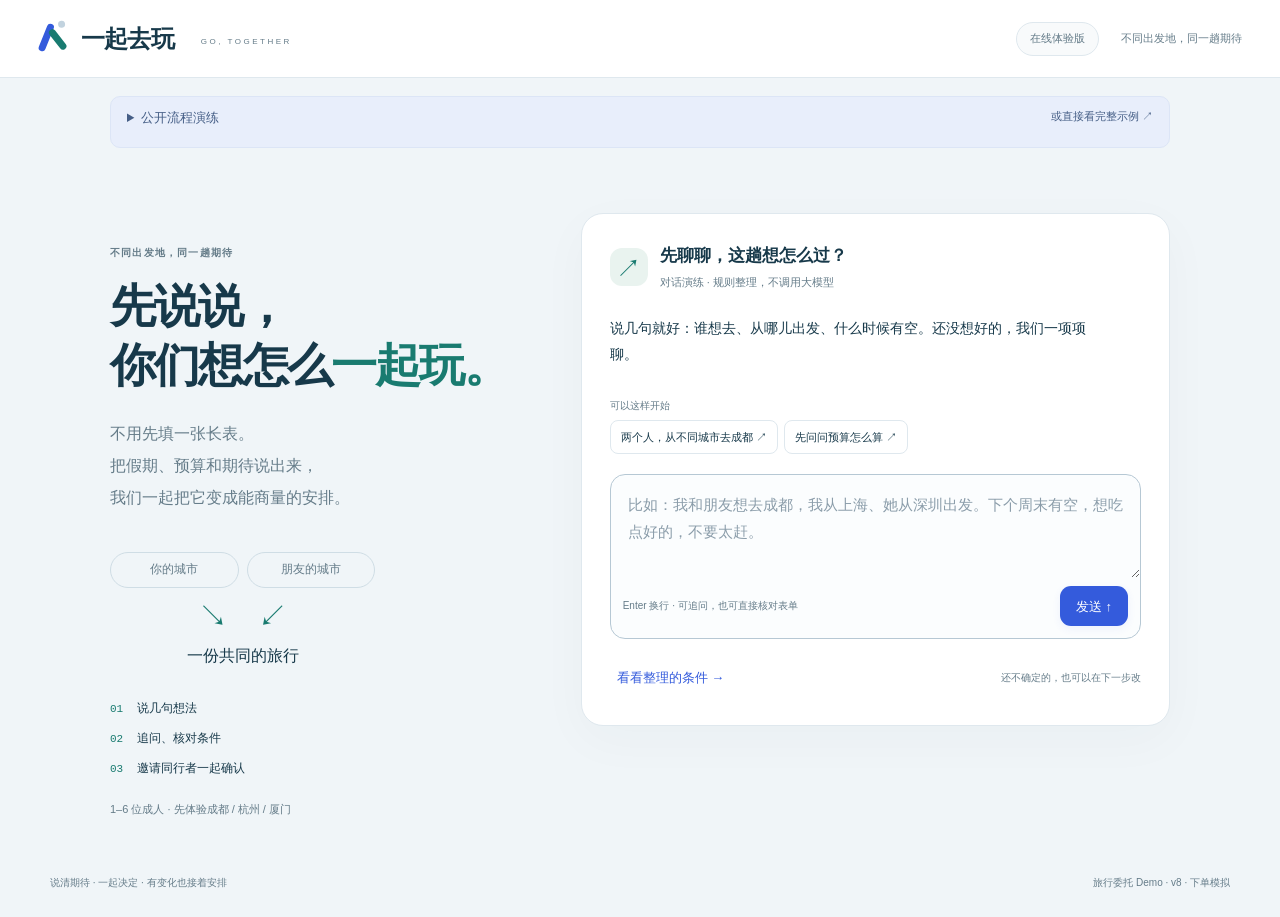
==== index.html @ 409dd071 "Publish conversation-first travel demo v8" ====
<!doctype html><html lang="zh-CN"><head><meta charset="utf-8"><meta name="viewport" content="width=device-width,initial-scale=1,viewport-fit=cover"><meta name="referrer" content="no-referrer"><meta name="theme-color" content="#F0F5F8"><title>一起去玩 · 各自出发，一起抵达</title><link rel="stylesheet" href="./group.css"><script type="module" src="./group-app.mjs"></script></head><body><div id="app"><p class="loading">正在打开旅行工作区…</p></div><div id="toast" role="status" aria-live="polite"></div><dialog id="dialog"></dialog></body></html>
---- group.css ----
@charset "UTF-8";
:root{--ink:#183344;--blue:#345bdc;--teal:#197b70;--paper:#f0f5f8;--white:#fff;--warm:#af673e;--muted:#657f8f;--line:#dfe8ed;--display:"Avenir Next","PingFang SC",sans-serif;--body:-apple-system,BlinkMacSystemFont,"PingFang SC","Microsoft YaHei",sans-serif;--data:"SFMono-Regular",Consolas,monospace}
*{box-sizing:border-box}html{color:var(--ink);background:var(--paper);font:15px/1.65 var(--body);-webkit-text-size-adjust:100%}body{margin:0}button,input,select,textarea{font:inherit}button,a,input,select,textarea{-webkit-tap-highlight-color:transparent}button,a{touch-action:manipulation}button{cursor:pointer}button:disabled{cursor:not-allowed;opacity:.45}a{color:var(--blue);text-decoration:none}h1,h2,h3,p{margin:0}h1,h2,h3{font-family:var(--display);font-weight:600;line-height:1.4}h1{font-size:32px;letter-spacing:-1px}h2{font-size:21px;letter-spacing:-.4px}h3{font-size:16px}.icon{width:20px;height:20px;flex-shrink:0;vertical-align:middle}button,.button{display:inline-flex;align-items:center;justify-content:center;gap:9px;min-height:44px;border:0;border-radius:11px;padding:11px 17px;font-size:13px;font-weight:550;line-height:1.5;background:transparent;color:var(--ink)}button:focus-visible,a:focus-visible,input:focus-visible,select:focus-visible,textarea:focus-visible,summary:focus-visible{outline:3px solid #345bdc65;outline-offset:3px}.primary{background:var(--blue);color:white;box-shadow:0 4px 10px #345bdc16}.primary:hover{background:#274ac5}.secondary{border:1px solid var(--line);background:white}.secondary:hover{border-color:#b7c9d5;background:#f8fbfd}.text{color:var(--blue);padding:9px 7px}.danger{color:#a34e37}.full{width:100%}.pill{display:inline-block;padding:4px 10px;border-radius:7px;font-size:10px;font-weight:550;background:#edf2f7;color:var(--muted);white-space:nowrap}.pill.good{background:#e8f4f0;color:var(--teal)}.pill.warm{background:#fbefe4;color:var(--warm)}.pill.mode{border:1px solid var(--line);background:transparent;font-size:10px;color:var(--muted)}.caption{font-size:11px;color:var(--muted);line-height:1.9;margin:9px 0 14px}.eyebrow,.section-label{font-size:10px;font-weight:600;letter-spacing:1px;color:var(--muted);margin-bottom:10px}.lead{font-size:14px;line-height:1.9;color:var(--muted);margin-top:12px}.topbar{height:82px;border-bottom:1px solid var(--line);display:flex;align-items:center;justify-content:space-between;padding:0 42px;background:#fff}.brand{display:flex;align-items:center;gap:12px;font:600 24px var(--display);color:var(--ink);letter-spacing:-.8px;white-space:nowrap}.brand-en{font:500 8px var(--body);letter-spacing:2px;color:var(--muted);margin:6px 0 0 9px}.brand-mark{display:block;position:relative;width:31px;height:33px;transform:rotate(-8deg)}.brand-mark i{position:absolute;display:block;width:7px;height:29px;border-radius:10px;background:var(--blue);left:5px;transform:rotate(30deg)}.brand-mark i:nth-child(2){left:16px;height:24px;background:var(--teal);top:6px;transform:rotate(-30deg)}.brand-mark i:nth-child(3){height:7px;width:7px;left:22px;top:0;background:#c2d3df;transform:none}.top-right{display:flex;align-items:center;gap:24px}.identity{display:flex;gap:9px;align-items:center;font-size:12px}.avatar{display:inline-grid;place-items:center;flex-shrink:0;height:32px;width:32px;border-radius:50%;background:#e8edfc;color:var(--blue);font-size:12px;font-weight:550}.avatar.color-1{background:#e4f1ec;color:var(--teal)}.avatar.color-2{background:#f6eadf;color:#9b643a}.avatar.color-3{background:#efebf8;color:#7259a0}.avatar.color-4{background:#e3f0f4;color:#417d90}.avatar.color-5{background:#f6e9ed;color:#a2506d}.landing{max-width:1040px;min-height:calc(100dvh - 82px);margin:auto;display:grid;grid-template-columns:1.15fr 1fr;gap:90px;align-items:center;padding:70px 24px}.landing-intro h1{font-size:60px;letter-spacing:-2.5px;line-height:1.3;margin:20px 0}.landing-intro>.eyebrow{font-size:11px;letter-spacing:1.7px}.landing-intro>.lead{font-size:16px;line-height:1.95}.landing-routes{display:grid;grid-template-columns:50px 1fr 70px;grid-template-rows:repeat(3,45px);max-width:400px;margin:42px 0 17px;align-items:center;font-size:12px;color:var(--muted)}.landing-routes>span{grid-column:1}.landing-routes svg{grid-column:2;grid-row:1/4;width:100%;height:135px;fill:none;stroke:var(--blue);stroke-width:1.2;opacity:.6}.landing-routes>strong{grid-column:3;grid-row:1/4;font:600 23px var(--display);color:var(--teal)}.landing-routes>strong span{display:block;margin-top:8px;font-size:10px;font-weight:400;color:var(--muted)}.panel{background:var(--white);border:1px solid #e4ecf0;border-radius:20px;padding:28px;margin-bottom:22px;min-width:0;box-shadow:0 4px 14px #18334402}.start-panel{padding:34px}.start-panel h2{font-size:24px;margin-bottom:25px}.start-panel .primary{margin-top:10px}.recent{border-top:1px solid var(--line);padding-top:20px;margin-top:20px}.recent summary{font-size:12px}.recent a{display:block;margin:15px 0;font-size:13px}.recent small{display:block;color:var(--muted);font-size:11px;margin-top:4px}.join-wrap{max-width:540px;margin:60px auto;padding:0 20px}.join-wrap form{margin-top:25px}.join-wrap h1{font-size:30px}.app-layout{display:grid;grid-template-columns:225px minmax(0,1fr);gap:48px;max-width:1360px;padding:0 40px;margin:auto}.sidebar{border-right:1px solid var(--line);padding:34px 24px 30px 0;min-width:0}.trip-title{padding:0 9px 25px}.trip-title h2{font-size:20px;margin-bottom:8px;word-break:break-word}.trip-title small{font-size:10px;color:var(--muted)}.desktop-nav{display:flex;flex-direction:column;gap:7px}.desktop-nav button{justify-content:flex-start;border-radius:10px;gap:14px;font-size:13px;font-weight:400;min-height:47px;padding:10px 14px}.desktop-nav button.active{background:#e6edfb;color:var(--blue);font-weight:600}.sidebar-people{margin:38px 0 0;padding:0 8px;border-top:1px solid var(--line)}.sidebar-people>.section-label{margin-top:22px}.member-row{display:flex;align-items:center;gap:10px;padding:11px 0;min-width:0}.member-row>div{min-width:0;flex:1}.member-row strong{font-size:12px;font-weight:550;display:block;overflow-wrap:anywhere}.member-row strong small{font-size:9px;color:var(--muted);font-weight:400}.member-row span:not(.avatar){font-size:10px;color:var(--muted)}.member-row>.icon{width:16px;color:var(--teal)}.sidebar-foot{font-size:10px;color:#8a9eab;line-height:2;margin:30px 7px}.main{padding-bottom:30px;min-width:0;max-width:970px}.route-ribbon{height:140px;display:flex;align-items:center;max-width:650px;margin:0 auto;gap:20px}.origins{display:flex;flex-wrap:wrap;max-width:180px;gap:8px 16px;font-size:14px;font-weight:500}.origins>span{white-space:nowrap}.origins>small{width:100%;font-size:9px;color:var(--muted);font-weight:400;margin-top:4px}.dot{display:inline-block;width:5px;height:5px;background:var(--blue);border-radius:50%;margin-right:7px;vertical-align:middle}.dot.color-1{background:var(--teal)}.dot.color-2{background:var(--warm)}.dot.color-3{background:#7259a0}.ribbon-lines{flex:1;min-width:45px}.ribbon-lines svg{width:100%;height:80px;stroke:var(--blue);stroke-width:1.1;fill:none}.ribbon-lines .line-1{stroke:var(--teal)}.ribbon-lines .line-2{stroke:#b39a7f}.arrival{min-width:130px;display:flex;flex-direction:column;align-items:flex-start}.arrival>small{font-size:9px;letter-spacing:1.3px;color:var(--muted)}.arrival>strong{font:600 33px var(--display);letter-spacing:-.8px}.arrival>span{font:10px var(--body);color:var(--muted);margin-top:5px}.trip-state{background:#e8f0f5;border-radius:12px;display:flex;gap:12px;padding:16px 20px;margin-bottom:32px;align-items:flex-start}.state-dot{width:7px;height:7px;border-radius:50%;background:var(--warm);margin-top:8px;flex-shrink:0}.state-dot.live{background:var(--teal);box-shadow:0 0 0 4px #197b7010}.trip-state strong{font-size:13px;font-weight:550}.trip-state p{font-size:11px;line-height:1.9;color:var(--muted);margin-top:3px}.section-head{margin:0 0 25px}.section-head .lead{max-width:650px}.section-head .eyebrow{margin-bottom:10px}.panel-title{display:flex;align-items:center;justify-content:space-between;gap:16px;margin-bottom:23px}.panel-title .section-label{margin-bottom:6px}.panel-title h2{margin:0}.panel>h2{margin-bottom:22px}.field{display:block;margin-bottom:18px;min-width:0}.field>span{display:block;font-size:12px;font-weight:450;margin-bottom:8px}.field input,.field select,.field textarea,.invite-row input{width:100%;max-width:100%;min-width:0;min-height:46px;border:1px solid var(--line);border-radius:9px;padding:11px 12px;background:#fcfdfe;color:var(--ink);font-size:14px;outline-offset:1px}.field input:focus,.field textarea:focus,.field select:focus{border-color:#879de5}.field textarea{resize:vertical;line-height:1.9;min-height:100px}.form-grid{display:grid;grid-template-columns:1fr 1fr;gap:0 22px}.check{display:flex;align-items:flex-start;gap:9px;min-height:40px;font-size:12px;color:var(--muted);padding:8px 0;cursor:pointer}.check input{accent-color:var(--blue);width:17px;height:17px;flex-shrink:0;margin:2px 0 0}.check span{line-height:1.8}.checks{display:flex;gap:30px;flex-wrap:wrap;margin-bottom:13px}.destination-checks{display:flex;gap:24px}.divider{border-top:1px solid var(--line);margin:21px 0}.form-actions{display:flex;gap:18px;align-items:center;justify-content:space-between;margin-top:24px;padding-top:24px;border-top:1px solid var(--line)}.form-actions>span{font-size:10px;color:var(--muted);line-height:1.8}.page-actions{display:flex;gap:12px;align-items:center;justify-content:flex-end;margin:20px 0}.memory{font-size:11px;color:var(--teal);padding:12px 16px;background:#edf7f3;border-radius:9px}.memory button{font-size:11px}.note{background:#e8eef9;border:1px solid #dfe7f6;padding:16px 19px;border-radius:12px;font-size:12px;line-height:1.9;color:#476194;margin:16px 0}.note.warm{background:#fff6ec;color:#976139;border-color:#f5e5d4}.note.good{background:#eaf5f0;color:var(--teal);border-color:#d9ede5}.note button{font-size:12px}.invite-row{border-top:1px solid var(--line);padding:20px 0}.invite-row strong{font-size:13px;display:block;margin-bottom:10px}.invite-row input{font:11px var(--data);color:var(--muted);background:var(--paper)}.inline-actions{display:flex;gap:12px;flex-wrap:wrap;align-items:center;margin-top:12px}.inline-form{display:flex;align-items:flex-end;gap:12px;border-top:1px solid var(--line);padding-top:20px}.inline-form>.field{flex:1;margin-bottom:0}.inline-form>button{height:46px;white-space:nowrap}.facts{display:grid;grid-template-columns:1fr 1fr;gap:20px}.facts span{font-size:11px;color:var(--muted)}.facts strong{display:block;font-size:14px;font-weight:500;color:var(--ink);margin-top:8px}.idea{border-top:1px solid var(--line);padding:24px 0}.idea h3{overflow-wrap:anywhere}.idea>.caption{overflow-wrap:anywhere}.vote-summary{display:flex;flex-wrap:wrap;gap:6px 16px;font-size:10px;color:var(--muted);margin:12px 0}.vote-buttons{display:flex;gap:8px;flex-wrap:wrap}.vote-buttons button{border:1px solid var(--line);font-size:11px;padding:8px 14px}.vote-buttons .selected{border-color:#b2c2ee;color:var(--blue);background:#edf2ff}.activity-ready{display:flex;align-items:center;gap:15px;margin-top:12px}.activity-ready button{font-size:11px}.empty{text-align:center;padding:45px 30px;color:var(--muted)}.empty>.icon{width:32px;height:32px;color:#7891a2;margin-bottom:16px}.empty h2,.empty h3{color:var(--ink);margin-bottom:12px}.empty p{font-size:13px;line-height:1.9;max-width:450px;margin:0 auto 20px}.empty.small{padding:22px 0}.empty.small p{font-size:12px}.plan-options{display:grid;grid-template-columns:repeat(3,minmax(0,1fr));gap:13px;margin:25px 0}.plan-card{background:white;border:1px solid var(--line);border-radius:17px;padding:23px 17px;min-width:0;display:flex;flex-direction:column;align-items:stretch}.plan-card.selected{border-color:var(--blue);box-shadow:inset 0 0 0 1px var(--blue)}.plan-card h2{font-size:17px;line-height:1.5;letter-spacing:-.3px}.plan-card>p{font-size:10px;color:var(--muted);margin:9px 0 19px}.plan-card>small{font-size:10px;color:var(--muted);margin:17px 0}.plan-card>button{margin-top:auto}.plan-costs{display:grid;grid-template-columns:repeat(2,minmax(0,1fr));gap:15px 12px}.plan-costs span,.plan-costs small{display:block;font-size:10px;color:var(--muted)}.plan-costs strong{font:600 22px var(--display);letter-spacing:-.7px;display:block;margin:2px 0}.plan-costs small{font-size:8px}.over{color:var(--warm)}.journeys{display:grid;grid-template-columns:1fr;gap:8px}.journey{padding:15px 0 20px;border-bottom:1px solid var(--line)}.journey h3{display:flex;align-items:center;gap:8px;font-size:14px}.journey h3>span:last-child:not(.avatar){margin-left:auto;font:500 20px var(--display)}.flight{display:flex;align-items:center;gap:18px;margin:20px 0 10px}.flight-kind{font-size:10px;color:var(--muted);width:16px}.flight>div:not(.flight-track){min-width:70px}.flight strong{font:500 24px var(--display);line-height:1.3;display:block;letter-spacing:-.7px}.flight small{font-size:10px;color:var(--muted);display:block;margin-top:4px}.flight-track{flex:1;max-width:180px;text-align:center}.flight-track span{font-size:9px;color:var(--muted)}.flight-track i{display:block;height:1px;background:var(--line);margin:5px 0}.flight>b{font:500 16px var(--display);margin-left:auto}.hotel-row{display:flex;align-items:center;justify-content:space-between;gap:15px;padding:25px 0}.hotel-row>strong{font:600 25px var(--display)}.hotel-row h3{font-size:15px}.hotel-row p{font-size:10px;color:var(--muted);margin-top:5px}.hotel-row .section-label{font-size:9px}.meeting{display:grid;grid-template-columns:1fr 1fr;background:var(--paper);padding:20px;border-radius:12px;gap:20px}.meeting span{font-size:10px;color:var(--muted)}.meeting strong{display:block;font-size:15px;font-weight:550;margin-top:6px}.change-summary{padding:20px;border:1px solid #e7ded1;background:#fffbf5;border-radius:12px;margin:20px 0}.change-summary h3{font-size:13px;margin-bottom:10px}.change-summary p{font-size:11px;line-height:1.9;margin-top:8px;color:#83664a}.itinerary{border-top:1px solid var(--line);margin-top:20px;padding-top:18px}summary{cursor:pointer;font-size:13px;min-height:30px;list-style-position:inside}.day{border-left:2px solid #dae6ee;padding:0 0 0 16px;margin:22px 0}.day>strong{font-size:12px;display:block;margin-bottom:8px}.day p{font-size:12px;line-height:1.9;color:var(--muted)}.day small{font-size:10px;color:var(--muted)}.agreement{padding:15px;background:var(--paper);border-radius:12px;margin-top:15px}.agreement .check{font-size:12px;color:var(--ink)}.watch-heading{display:flex;align-items:center;gap:20px;margin-bottom:30px}.watch-orbit{height:58px;width:58px;border-radius:50%;display:grid;place-items:center;background:#e6f3ed;border:1px solid #d3e8de;color:var(--teal);flex-shrink:0}.watch-orbit .icon{height:27px;width:27px}.watch-orbit.running{animation:breathe 3s ease-in-out infinite}.watch-heading h2{font-size:24px}.watch-heading .eyebrow{font-size:9px;margin-bottom:6px}.watch-facts{display:grid;grid-template-columns:1fr 1.6fr 1fr;gap:15px;padding:22px 0;border-top:1px solid var(--line);border-bottom:1px solid var(--line)}.watch-facts span{display:block;font-size:10px;color:var(--muted);margin-bottom:8px}.watch-facts strong{font-size:14px;font-weight:500}.watch-costs{margin:25px 0;grid-template-columns:repeat(3,minmax(0,1fr));gap:25px}.watch-costs strong{font-size:27px}.scenario summary{display:flex;align-items:center;justify-content:space-between;font-weight:550}.scenario summary span{font-size:10px;color:var(--muted);font-weight:400}.scenario-grid{display:grid;grid-template-columns:1fr 1fr;gap:12px}.events{list-style:none;padding:0;margin:0 0 0 5px}.events li{border-left:1px solid var(--line);padding:0 0 22px 22px;position:relative}.events li:before{content:"";height:7px;width:7px;background:#a9bbc6;border-radius:50%;position:absolute;left:-4px;top:7px;border:2px solid white;box-sizing:content-box}.events li.ready:before{background:var(--teal)}.events li.decision:before,.events li.warning:before{background:var(--warm)}.events time{font:10px var(--data);color:var(--muted)}.events p{font-size:12px;line-height:1.9;margin-top:6px}.order-item{padding:23px 0;border-bottom:1px solid var(--line)}.order-title{display:flex;align-items:center;gap:13px}.order-symbol{display:grid;place-items:center;background:var(--paper);border-radius:10px;width:38px;height:38px;color:var(--muted);flex-shrink:0}.order-title>div{flex:1;min-width:0}.order-title h3{font-size:14px;overflow-wrap:anywhere}.order-title p{font-size:11px;color:var(--muted);margin-top:5px}.order-title>strong{font:600 24px var(--display)}.order-item>.caption{font-size:10px;margin-bottom:0}.order-item .primary{font-size:12px}.order-total{display:flex;align-items:center;justify-content:space-between;gap:16px;padding:24px 0 3px}.order-total>span{font-size:13px}.order-total strong{font:600 34px var(--display);letter-spacing:-1px}.small-details summary{font-size:11px;color:var(--muted)}.footer{display:flex;justify-content:space-between;gap:15px;color:#8ca0ae;font-size:9px;padding:20px 0}.footer .offline{color:var(--warm)}.mobile-nav,.mobile-members{display:none}.loading{margin:70px;text-align:center;color:var(--muted)}#toast{position:fixed;bottom:28px;left:50%;transform:translate(-50%,15px);z-index:100;padding:14px 22px;color:white;background:var(--ink);border-radius:12px;max-width:calc(100vw - 32px);width:max-content;font-size:13px;line-height:1.8;opacity:0;pointer-events:none;box-shadow:0 8px 35px #18334425;transition:.15s}#toast.show{opacity:1;transform:translate(-50%,0)}dialog{border:1px solid var(--line);border-radius:20px;padding:0;width:min(450px,calc(100vw - 32px));color:var(--ink);box-shadow:0 24px 100px #18334430}dialog::backdrop{background:#18334455;backdrop-filter:blur(4px)}.dialog-content{padding:28px}.dialog-content h2{font-size:21px}.dialog-content p{font-size:13px;line-height:1.9;color:var(--muted);margin:15px 0 25px}.dialog-content .inline-actions{justify-content:flex-end}.busy button[type=submit]{opacity:.6;pointer-events:none}@keyframes breathe{50%{box-shadow:0 0 0 8px #197b7008}}
@media(min-width:1250px){.journeys{grid-template-columns:1fr 1fr;column-gap:26px}.journey:last-child:nth-child(odd){grid-column:1/-1;max-width:600px}.flight{gap:10px}.flight>div:not(.flight-track){min-width:58px}.flight strong{font-size:23px}.flight>b{font-size:14px}}
@media(max-width:1100px){.app-layout{grid-template-columns:185px minmax(0,1fr);gap:28px;padding:0 25px}.sidebar{padding-right:14px}.topbar{padding:0 26px}.brand-en{display:none}.panel{padding:24px}.plan-options{gap:10px}.plan-card{padding:20px 14px}.plan-card h2{font-size:16px}.plan-costs strong{font-size:20px}.landing{gap:40px}.landing-intro h1{font-size:50px}.plan-costs small{font-size:8px}}
@media(max-width:800px){.topbar{height:66px;padding:0 20px}.brand{font-size:22px}.brand-mark{transform:scale(.85) rotate(-8deg);width:26px}.top-right{gap:13px}.identity strong{display:none}.identity .avatar{width:29px;height:29px;font-size:11px}.pill.mode{font-size:9px;padding:4px 7px}.app-layout{display:block;padding:0 20px}.sidebar{display:none}.main{padding-bottom:90px;max-width:none}.mobile-nav{position:fixed;bottom:0;left:0;right:0;z-index:20;display:flex;justify-content:space-around;background:#ffffffee;backdrop-filter:blur(15px);border-top:1px solid var(--line);padding:7px 8px calc(7px + env(safe-area-inset-bottom))}.mobile-nav button{flex:1;display:flex;flex-direction:column;gap:3px;padding:5px 2px;min-height:49px;font-size:10px;font-weight:450;border-radius:9px}.mobile-nav .icon{width:20px;height:20px}.mobile-nav button.active{color:var(--blue);background:#edf2fc}.route-ribbon{height:120px;gap:13px;max-width:500px}.origins{max-width:150px;gap:6px 12px;font-size:13px}.origins small{font-size:8px}.arrival{min-width:120px}.arrival strong{font-size:29px}.ribbon-lines svg{height:65px}.trip-state{padding:14px 16px;margin-bottom:18px}.trip-state p{font-size:10px}.trip-state strong{font-size:12px}.mobile-members{display:block;margin:0 0 25px}.mobile-members summary{display:flex;align-items:center;justify-content:space-between;color:var(--muted);font-size:11px;padding:3px 3px}.mobile-members summary span{font-size:10px}.mobile-members .member-list{display:grid;grid-template-columns:1fr 1fr;gap:4px 15px;padding:12px;border-bottom:1px solid var(--line)}.section-head h1{font-size:28px;line-height:1.4;letter-spacing:-.8px}.section-head .lead{font-size:12px;line-height:1.9;margin-top:9px}.section-head .eyebrow{font-size:9px}.section-head{margin-bottom:22px}.panel{padding:23px 20px;border-radius:17px;margin-bottom:18px}.panel-title h2,.panel>h2{font-size:18px}.panel-title{margin-bottom:20px;gap:10px}.field input,.field textarea,.field select{font-size:16px;padding:11px 10px;min-height:47px}.field input[type=date],.field input[type=time],.field input[type=datetime-local]{-webkit-appearance:none;display:block;min-width:0;width:100%}.field>span{font-size:11px}.form-grid{gap:0 15px}.field{margin-bottom:17px}.form-actions{flex-direction:column;align-items:stretch;gap:12px}.form-actions>span{font-size:10px;text-align:center}.form-actions .primary{width:100%;min-height:48px}.check{font-size:11px;min-height:44px}.check input{width:18px;height:18px}.checks{gap:4px 20px}.destination-checks{gap:20px}.caption{font-size:10px}.inline-form>button{font-size:12px;padding:10px 12px}.invite-row input{font-size:10px}.invite-row strong{font-size:12px}.inline-actions{gap:8px}.inline-actions .button,.inline-actions button{font-size:12px}.note{font-size:11px;padding:14px}.panel-title .pill{font-size:9px}.plan-options{grid-template-columns:1fr;gap:13px}.plan-card{padding:22px}.plan-card h2{font-size:20px}.plan-card>p{font-size:11px;margin-bottom:14px}.plan-card .plan-costs{grid-template-columns:repeat(3,minmax(0,1fr));padding:15px 0;border-top:1px solid var(--line);border-bottom:1px solid var(--line)}.plan-card .plan-costs strong{font-size:22px}.plan-card .plan-costs small{font-size:9px}.plan-card .plan-costs span{font-size:11px}.plan-card>button{width:100%}.plan-card>small{margin:13px 0}.plan-card .eyebrow{font-size:10px;margin-bottom:5px}.flight{gap:12px}.flight strong{font-size:23px}.flight-track{max-width:140px}.flight>b{font-size:14px}.flight>div:not(.flight-track){min-width:57px}.hotel-row h3{font-size:14px}.hotel-row>strong{font-size:23px}.hotel-row p{font-size:10px}.meeting{padding:17px;gap:15px}.meeting strong{font-size:13px}.meeting span{font-size:9px}.vote-buttons{gap:6px}.vote-buttons button{font-size:11px;min-height:44px;padding:8px 11px}.watch-heading{gap:14px}.watch-heading h2{font-size:21px}.watch-orbit{width:50px;height:50px}.watch-facts{gap:10px;grid-template-columns:.75fr 1.6fr 1fr}.watch-facts strong{font-size:12px}.watch-facts span{font-size:9px}.watch-costs{gap:18px 12px}.watch-costs strong{font-size:23px}.scenario summary{font-size:12px}.scenario summary span{font-size:9px}.scenario-grid{gap:9px}.scenario-grid button{font-size:11px;padding:10px 8px}.events p{font-size:11px}.events time{font-size:9px}.order-title h3{font-size:13px}.order-title p{font-size:10px}.order-title>strong{font-size:22px}.order-symbol{width:33px;height:33px;border-radius:9px}.order-total strong{font-size:30px}.order-item .caption{font-size:9px}.order-item .primary{font-size:12px}.page-actions{flex-wrap:wrap}.page-actions>.primary{width:100%}.footer{flex-direction:column;text-align:center;gap:4px;font-size:9px;padding-top:20px}.landing{min-height:auto;display:block;max-width:550px;padding:30px 22px 45px}.landing-intro h1{font-size:44px;line-height:1.25;letter-spacing:-1.5px;margin:17px 0}.landing-intro>.lead{font-size:14px}.landing-intro>.eyebrow{font-size:10px;letter-spacing:1px}.landing-routes{margin:25px 0 10px;max-width:350px;grid-template-rows:repeat(3,29px)}.landing-routes svg{height:87px}.landing-intro>.caption{margin-bottom:25px}.start-panel{padding:26px}.start-panel h2{font-size:22px}.join-wrap{margin-top:40px}.join-wrap h1{font-size:27px}#toast{bottom:90px;font-size:12px;padding:13px 17px}.dialog-content{padding:23px}.dialog-content h2{font-size:19px}.dialog-content p{font-size:12px}.loading{margin:50px 20px}}
@media(max-width:430px){.app-layout{padding:0 14px}.topbar{padding:0 15px}.top-right{gap:9px}.brand{font-size:21px;gap:8px}.form-grid{grid-template-columns:1fr;gap:0}.panel{padding:21px 17px}.section-head h1{font-size:26px}.arrival{min-width:112px}.origins{max-width:120px;font-size:12px;gap:5px 9px}.arrival strong{font-size:27px}.arrival>span{font-size:9px}.ribbon-lines{min-width:28px}.route-ribbon{gap:9px}.flight{gap:9px}.flight-kind{width:9px;font-size:9px}.flight>div:not(.flight-track){min-width:52px}.flight strong{font-size:21px}.flight>b{font-size:13px}.flight small{font-size:9px}.flight-track span{font-size:8px}.journey h3{font-size:13px}.journey h3>span:last-child:not(.avatar){font-size:19px}.plan-card .plan-costs{grid-template-columns:repeat(2,minmax(0,1fr))}.watch-costs{grid-template-columns:repeat(2,minmax(0,1fr))}.watch-heading h2{font-size:19px}.watch-heading .eyebrow{font-size:8px}.order-title{gap:10px}.order-title>strong{font-size:20px}.vote-buttons button{flex:1;padding:8px 5px;font-size:10px}.form-actions{padding-top:18px}.watch-facts{grid-template-columns:1fr 1fr}.watch-facts>div:last-child{grid-column:1/-1;display:flex;align-items:center;gap:12px}.watch-facts>div:last-child span{margin:0}.scenario summary{flex-wrap:wrap;gap:5px}.meeting{gap:12px;padding:15px}.meeting strong{font-size:12px}.meeting span{font-size:9px}.invite-row .inline-actions{gap:5px}.inline-form{display:block}.inline-form>button{margin-top:12px;width:100%}}
@media(max-width:350px){.brand{font-size:19px}.brand-mark{width:24px}.topbar{padding:0 12px}.pill.mode{font-size:8px;padding:4px 5px}.identity .avatar{width:25px;height:25px}.top-right{gap:6px}.app-layout{padding:0 11px}.section-head h1{font-size:23px}.panel{padding:20px 14px}.route-ribbon{height:108px}.arrival{min-width:100px}.origins{max-width:100px;gap:3px 6px;font-size:11px}.arrival>span{font-size:8px}.dot{margin-right:4px}.flight{gap:6px}.flight strong{font-size:20px}.flight-track{min-width:26px}.flight>b{font-size:12px}.order-title h3{font-size:12px}.order-title>strong{font-size:19px}.order-symbol{display:none}.panel-title{flex-wrap:wrap}.mobile-nav button{font-size:9px}.hotel-row>strong{font-size:20px}.meeting{grid-template-columns:1fr}.landing{padding:26px 16px}.landing-intro h1{font-size:40px}.start-panel{padding:23px}.watch-heading h2{font-size:18px}.watch-orbit{width:42px;height:42px}.destination-checks{gap:16px}}
@media(prefers-reduced-motion:reduce){*,*:before,*:after{animation:none!important;transition:none!important;scroll-behavior:auto!important}}

fieldset.field{border:0;padding:0;min-width:0}fieldset.field legend{font-size:12px;margin-bottom:8px;padding:0}

/* v5 — the shared travel desk. Retains the blue/teal identity. */
:root{--ink:#17394a;--blue:#345bdc;--teal:#197b70;--paper:#f0f5f8;--muted:#657c89;--line:#dfe8ee;--warm:#af673e;--display:'Avenir Next','PingFang SC',sans-serif;--body:-apple-system,BlinkMacSystemFont,'PingFang SC','Microsoft YaHei',sans-serif;--data:'SFMono-Regular',Menlo,monospace}
body{font-family:var(--body);font-size:14px;background:var(--paper)}button,.button{min-height:44px;font-size:13px;font-weight:500}.primary{background:var(--blue);border-color:var(--blue);box-shadow:0 3px 8px #345bdc12}.primary:hover{background:#284bc5;transform:translateY(-1px)}.secondary{background:#fff}.text{min-height:36px}.topbar{height:78px;padding:0 38px;border-bottom:1px solid var(--line);background:#fff}.brand{font-size:24px}.brand-en{font-size:8px;letter-spacing:2.5px;margin-left:15px}.top-right{gap:22px}.identity{border:1px solid var(--line);border-radius:30px;padding:4px 12px 4px 5px;display:flex;gap:9px;align-items:center;min-height:42px;font-size:12px}.identity .avatar{width:30px;height:30px}.mode-button{font-size:11px;color:var(--muted);padding:6px 13px;min-height:34px;border:1px solid var(--line);border-radius:20px;background:#f8fafb}.top-note{font-size:11px;color:var(--muted)}.eyebrow,.section-label{letter-spacing:1.2px;font-size:10px}.tiny-dot{width:6px;height:6px;display:inline-block;background:var(--teal);border-radius:50%;vertical-align:middle;margin-right:7px}.app-layout{max-width:1460px;grid-template-columns:210px minmax(0,1fr);gap:38px;margin:0 auto;padding:0 38px}.sidebar{padding:32px 23px 25px 0;top:78px;border-right:1px solid var(--line)}.trip-title h2{font-size:21px;line-height:1.5;letter-spacing:-.5px;margin-top:11px}.trip-title small{font-size:11px}.desktop-nav{margin-top:32px;gap:8px}.desktop-nav button{font-size:13px;padding:12px 14px;min-height:47px;border-radius:10px;gap:13px}.desktop-nav .active{background:#e4ebfc;color:var(--blue)}.sidebar-people{margin-top:40px;padding-top:24px;border-top:1px solid var(--line)}.member-row{padding:11px 0}.member-row strong{font-size:12px}.member-row span:not(.avatar){font-size:10px}.sidebar-foot{font-size:10px;margin-top:28px;line-height:1.8}.main{max-width:none;padding-bottom:30px}.workspace-top{display:flex;justify-content:space-between;align-items:center;gap:12px;padding:24px 0 20px;font-size:11px;color:var(--muted)}.workspace-top i{font-style:normal;margin:0 8px;color:#a1b3bf}.workspace-mode{font-size:10px}.compact-status{display:flex;align-items:center;gap:9px;padding:9px 14px;margin-bottom:28px;border-radius:10px;background:#e8eef3;font-size:12px}.compact-status .state-dot{margin:0}.compact-status .text{margin-left:auto;font-size:11px;padding:0 5px}.compact-status.good{background:#e7f3ef}.compact-status.warm{background:#fbf0e4}.section-head h1{font-size:32px;line-height:1.4;letter-spacing:-1px}.section-head .lead{font-size:13px;line-height:1.9;max-width:700px}.panel{padding:28px;border:1px solid var(--line);box-shadow:none;border-radius:18px;margin-bottom:24px}.panel-title h2,.panel>h2{font-size:20px;letter-spacing:-.4px}.panel-title{margin-bottom:22px}.caption{font-size:11px;line-height:1.85}.field>span{font-size:12px}.field input,.field select{font-size:14px;min-height:48px;border-radius:10px;background:#fbfcfd}.field textarea{font-size:15px;line-height:1.9;padding:16px;min-height:135px;background:#f7fafe}.check{font-size:12px}.note{font-size:12px}.form-section-title{font-size:14px;display:flex;align-items:center;gap:10px;border-top:1px solid var(--line);padding-top:25px;margin:28px 0 20px}.form-section-title>span{font:11px var(--data);color:var(--blue);background:#edf2ff;padding:6px;border-radius:5px}.preference-chips{display:flex;gap:8px;flex-wrap:wrap;margin:0 0 18px}.preference-chips button{font-size:11px;border:1px solid var(--line);background:#f7fafb;border-radius:24px;padding:8px 13px;min-height:38px}.preference-chips button:hover{border-color:var(--blue);color:var(--blue)}.idea-tabs{display:flex;gap:5px;padding:4px;width:max-content;background:#e6edf2;border-radius:12px;margin:0 0 26px}.idea-tabs button{font-size:12px;min-height:38px;padding:8px 18px;border-radius:9px;color:var(--muted)}.idea-tabs .selected{background:white;color:var(--ink);box-shadow:0 1px 5px #17394a0a}.form-actions{margin-top:28px}.form-actions>span{font-size:11px}.form-actions .primary{min-width:180px}.join-wrap{max-width:520px}.join-wrap h1{font-size:30px}.join-wrap .lead{font-size:15px}.full{width:100%}
/* Opening page: one invitation, one shared route. */
.landing-v5{max-width:1260px;padding:64px 40px 50px;margin:auto;display:grid;grid-template-columns:minmax(0,1.12fr) minmax(0,.88fr);gap:100px;align-items:center;min-height:calc(100vh - 140px)}.welcome-story>.eyebrow{font-size:11px;letter-spacing:2px;color:var(--teal)}.welcome-story h1{font:600 clamp(44px,4.8vw,68px)/1.23 var(--display);letter-spacing:-3px;margin:19px 0 24px}.welcome-story h1>span{color:var(--blue)}.welcome-copy{font-size:17px;line-height:1.95;color:var(--muted)}.welcome-ticket{max-width:480px;margin-top:35px;padding:20px 24px 16px;background:#ffffffa8;border:1px solid #dce6ed;border-radius:15px;position:relative}.ticket-label{font-size:11px;display:flex;justify-content:space-between;color:var(--ink);gap:10px}.ticket-label>span{font:8px var(--data);letter-spacing:1px;color:var(--muted)}.ticket-route{display:flex;align-items:center;gap:8px;padding:15px 0}.ticket-route>div{display:flex;flex-direction:column;gap:21px;font-size:12px;color:var(--muted);flex-shrink:0}.ticket-route svg{flex:1;min-width:0;height:110px;fill:none;stroke:var(--blue);stroke-width:1}.ticket-route path{stroke:var(--blue)}.ticket-route circle{fill:var(--teal);stroke:none}.ticket-route strong{color:var(--teal);font-size:23px;line-height:1.5;white-space:nowrap;padding-left:12px}.ticket-foot{display:flex;justify-content:space-between;border-top:1px dashed #cedee7;padding-top:13px;font-size:10px;color:var(--muted)}.promise-row{display:flex;gap:22px;flex-wrap:wrap;margin-top:23px}.promise-row>span{font-size:11px;color:var(--muted);display:flex;align-items:center;gap:7px}.promise-row .icon{width:15px;height:15px;color:var(--teal)}.start-panel{padding:34px;border-radius:22px;margin:0;background:#fff}.start-caption{font-size:10px;color:var(--teal);letter-spacing:.3px;margin-bottom:20px}.start-panel h2{font-size:27px;margin:0 0 12px;letter-spacing:-.8px}.start-copy{font-size:12px;line-height:1.9;color:var(--muted);margin-bottom:26px}.start-panel .field{margin-bottom:19px}.start-panel .primary{margin-top:6px;min-height:50px;font-size:14px}.start-facts{display:flex;gap:12px;font-size:10px;color:var(--muted);flex-wrap:wrap;margin-top:18px}.start-facts span+span:before{content:'·';margin-right:12px}.demo-notice{font-size:10px;line-height:1.9;color:var(--muted);margin:20px 0 0;padding-top:16px;border-top:1px solid var(--line)}.recent{margin-top:22px;padding-top:18px;border-top:1px solid var(--line)}.recent summary{font-size:12px}.recent a{display:flex;flex-direction:column;gap:5px;text-decoration:none;padding:14px 0;border-bottom:1px solid var(--line);color:var(--ink);font-size:12px}.recent small{font-size:10px;display:flex;align-items:center;gap:7px;color:var(--muted)}.recent .icon{height:12px;width:12px}.welcome-footer{max-width:1260px;margin:auto;display:flex;justify-content:space-between;padding:0 40px 25px;font-size:10px;color:var(--muted)}
/* A group ticket, followed by an actionable next step. */
.trip-cover{display:flex;justify-content:space-between;gap:20px;padding:32px 34px;background:#e9f0f7;border:1px solid #d9e5ee;border-radius:20px;overflow:hidden;position:relative;min-height:225px}.cover-copy{position:relative;z-index:1;min-width:0}.cover-copy .eyebrow{color:var(--teal);font-size:10px}.cover-copy h1{font-size:44px;letter-spacing:-2px;font-weight:600;line-height:1.3;margin:14px 0 12px}.cover-copy h1>span{font-size:31px;letter-spacing:-1px;font-weight:400}.cover-copy>p:last-of-type{font-size:12px;color:var(--muted);line-height:1.8}.cover-divider{padding:0 9px;color:#a9bbc6}.cover-origins{display:flex;flex-wrap:wrap;gap:9px;margin-top:21px}.cover-origins>span{font-size:11px;display:flex;align-items:center;gap:7px;border:1px solid #d5e2eb;background:#ffffff90;padding:3px 9px 3px 4px;border-radius:22px}.cover-origins .avatar{width:22px;height:22px;font-size:9px}.cover-map{width:37%;flex-shrink:0;align-self:center}.cover-map svg{width:100%;height:auto;display:block;overflow:visible}.cover-map path{fill:none;stroke-width:1.7;stroke:var(--blue)}.cover-map .route-two{stroke:var(--teal)}.cover-map .route-three{stroke:#a89278}.cover-map circle{fill:var(--blue)}.cover-map .destination-halo{fill:#197b7010;stroke:#197b7030}.cover-map .destination-dot{fill:var(--teal)}.cover-map text{font:12px var(--body);fill:var(--teal)}.route-caption{font-size:9px;color:var(--muted);display:block;text-align:center;margin-top:5px}.journey-progress{list-style:none;margin:25px 0;padding:0;display:grid;grid-template-columns:repeat(5,minmax(0,1fr));gap:0}.journey-progress li{display:flex;align-items:center;gap:9px;position:relative;font-size:11px;color:#8598a5}.journey-progress li:after{content:'';height:1px;background:#d8e3ea;flex:1;margin:0 12px}.journey-progress li:last-child:after{display:none}.journey-progress li>span{width:25px;height:25px;border-radius:50%;display:grid;place-items:center;background:#e5ecf1;border:1px solid #d9e3ea;font:10px var(--data);flex-shrink:0}.journey-progress strong{font-weight:450;white-space:nowrap}.journey-progress .done{color:var(--teal)}.journey-progress .done>span{background:#e0f0e9;border-color:#cce2d8}.journey-progress .current{color:var(--blue)}.journey-progress .current>span{background:var(--blue);color:white;border-color:var(--blue)}.journey-progress .icon{width:14px;height:14px}.next-action{border:1px solid #d6e0f6;background:#edf2ff;padding:22px 24px;border-radius:15px;display:grid;grid-template-columns:40px minmax(0,1fr) auto;align-items:center;gap:17px;margin:0 0 28px}.next-action .action-symbol{height:40px;border-radius:12px;background:#ffffffb0;display:grid;place-items:center;color:var(--blue)}.next-action h2{font-size:19px;font-weight:600;line-height:1.5;margin:5px 0 4px;letter-spacing:-.4px;overflow-wrap:anywhere}.next-action p{font-size:11px;line-height:1.85;color:var(--muted);max-width:620px}.next-action .section-label{font-size:9px;color:var(--blue)}.next-action .primary{font-size:12px;white-space:nowrap}.next-action.good{background:#e8f4ee;border-color:#d3e7dd}.next-action.good .section-label,.next-action.good .action-symbol{color:var(--teal)}.next-action.warm{background:#fff3e7;border-color:#eedcc8}.next-action.warm .section-label,.next-action.warm .action-symbol{color:var(--warm)}.overview-grid{display:grid;grid-template-columns:minmax(0,1fr) 270px;gap:24px;align-items:start}.overview-grid .panel{padding:24px;margin-bottom:24px}.overview-grid .panel-title{gap:8px;flex-wrap:wrap}.overview-grid h2{font-size:18px}.companions{display:grid;grid-template-columns:repeat(2,minmax(0,1fr));gap:14px}.companion{padding:17px;border:1px solid var(--line);border-radius:13px;background:#fcfdfe;min-width:0}.companion:last-child:nth-child(odd){grid-column:1/-1}.companion-person{display:flex;gap:9px;align-items:center}.companion-person>div{min-width:0;flex:1}.companion-person strong{font-size:13px;font-weight:550;overflow-wrap:anywhere}.companion-person strong small{font-size:9px;color:var(--blue);margin-left:7px}.companion-person>div>span{display:block;font-size:10px;color:var(--muted);margin-top:3px}.member-dot{width:6px;height:6px;flex-shrink:0;background:#bdcbd4;border-radius:50%}.member-dot.confirmed{background:var(--teal)}.companion-details{display:grid;grid-template-columns:1fr 1fr;gap:12px;margin:16px 0 13px}.companion-details>span{font-size:9px;color:var(--muted)}.companion-details strong{display:block;font-size:11px;font-weight:500;margin-top:6px;color:var(--ink);overflow-wrap:anywhere}.companion-note{font-size:9px;line-height:1.8;color:var(--muted)}.companion .text{font-size:10px;margin:7px 0 -5px;padding:0;color:var(--blue)}.panel-bottom{border-top:1px solid var(--line);margin-top:20px;padding-top:10px;display:flex;justify-content:flex-end}.panel-bottom .text{font-size:11px;padding-right:0}.agreement-card{background:#fafdff}.agreement-card h2{margin:11px 0 24px}.agreement-card dl{padding:0;margin:0}.agreement-card dl>div{display:flex;justify-content:space-between;gap:12px;padding:12px 0;border-bottom:1px solid var(--line)}.agreement-card dt{font-size:10px;color:var(--muted);white-space:nowrap}.agreement-card dd{font-size:11px;text-align:right;margin:0}.overview-price{padding:22px 0}.overview-price>span,.overview-price small{display:block;font-size:10px;color:var(--muted)}.overview-price strong{font:600 30px var(--display);letter-spacing:-1px;display:block;margin:5px 0}.overview-price small{font-size:9px;line-height:1.7}.agreement-card .secondary{font-size:11px}.activity-panel .events p{font-size:10px}.activity-panel .events time{font-size:9px}.activity-panel .events li:last-child{padding-bottom:0}.activity-panel .panel-title{margin-bottom:18px}.wish-preview>div{display:flex;align-items:center;gap:13px;padding:16px 0;border-top:1px solid var(--line)}.wish-preview>div>div{flex:1;min-width:0}.wish-preview strong{font-size:13px;font-weight:500;overflow-wrap:anywhere}.wish-preview p{font-size:10px;line-height:1.8;color:var(--muted);margin-top:6px}.wish-dot{height:7px;width:7px;flex-shrink:0;background:var(--teal);border-radius:50%}.quiet-empty{display:flex;align-items:center;gap:18px;padding:12px 0}.quiet-empty>span{height:46px;width:46px;display:grid;place-items:center;border-radius:14px;background:var(--paper);color:var(--teal);flex-shrink:0}.quiet-empty p{font-size:12px;line-height:1.9;color:var(--muted);flex:1}.quiet-empty .secondary{font-size:11px}.option-total{display:flex;flex-direction:column;gap:4px;margin:0 0 18px;padding-bottom:16px;border-bottom:1px solid var(--line)}.option-total>span{font-size:10px;color:var(--muted)}.option-total>strong{font:600 30px var(--display);letter-spacing:-1px}.plan-card.selected{background:#f8faff}.plan-card .plan-costs strong{font-size:21px}.plan-card .eyebrow{color:var(--teal)}.plan-card h2{font-size:18px}.plan-card .plan-costs small{font-size:9px}.plan-card>p{font-size:11px}.plan-options{gap:16px}.journey h3{font-size:15px}.flight strong{font-size:25px}.flight small{font-size:11px}.flight>b{font-size:16px}.order-title h3{font-size:15px}.order-title p{font-size:12px}.watch-facts strong{font-size:15px}.events p{font-size:12px}.footer{font-size:10px;line-height:1.8}.main .section-head{margin-top:4px}.pill{font-size:10px}
@media(max-width:1250px){.app-layout{grid-template-columns:185px minmax(0,1fr);gap:25px;padding:0 26px}.overview-grid{grid-template-columns:minmax(0,1fr) 240px;gap:18px}.overview-grid .panel{padding:20px}.companions{grid-template-columns:1fr}.companion:last-child:nth-child(odd){grid-column:auto}.companion-details{margin:13px 0 10px}.cover-copy h1{font-size:38px}.cover-copy h1>span{font-size:26px}.trip-cover{padding:28px}.next-action{grid-template-columns:36px minmax(0,1fr);gap:13px}.next-action>.primary{grid-column:2;justify-self:start;margin-top:4px}.quiet-empty{flex-wrap:wrap}.quiet-empty .secondary{margin-left:64px}.journey-progress li:after{margin:0 7px}.journey-progress{margin:22px 0}.journey-progress li{font-size:10px;gap:6px}.landing-v5{gap:65px;padding:45px 36px}.start-panel{padding:30px}.promise-row{gap:12px}.plan-card{padding:22px 16px}}
@media(max-width:1050px){.overview-grid{grid-template-columns:1fr}.companions{grid-template-columns:repeat(2,minmax(0,1fr))}.companion:last-child:nth-child(odd){grid-column:1/-1}.overview-aside{display:grid;grid-template-columns:1fr 1fr;gap:18px}.cover-map{width:34%}.cover-copy h1{font-size:34px}.cover-copy h1>span{font-size:23px}.plan-options{grid-template-columns:1fr}.plan-card .plan-costs{grid-template-columns:repeat(3,minmax(0,1fr))}.plan-card .option-total{display:flex;flex-direction:row;align-items:center;justify-content:space-between;margin-bottom:15px}.plan-card h2{font-size:21px}.landing-v5{gap:40px}.welcome-story h1{font-size:52px}.welcome-copy{font-size:15px}.welcome-ticket{padding:18px}.start-panel h2{font-size:24px}.promise-row>span{font-size:10px}}
@media(max-width:800px){.topbar{height:65px;padding:0 18px}.brand{font-size:21px}.top-right{gap:10px}.mode-button{font-size:9px;min-height:31px;padding:5px 9px}.identity{padding:3px;border:0;min-height:36px}.identity .avatar{width:30px;height:30px}.top-note{display:none}.app-layout{display:block;padding:0 18px}.main{padding-bottom:90px}.workspace-top{padding:19px 2px 16px;font-size:10px}.workspace-mode{font-size:9px}.workspace-top i{margin:0 5px}.trip-cover{padding:25px;min-height:200px}.cover-copy h1{font-size:36px;margin:12px 0}.cover-copy h1>span{font-size:25px}.cover-copy .eyebrow{font-size:9px}.cover-copy>p:last-of-type{font-size:11px}.cover-origins{margin-top:18px;gap:7px}.cover-origins>span{font-size:10px}.cover-map{width:32%;max-width:250px}.next-action{padding:20px;gap:12px;margin-bottom:22px}.next-action h2{font-size:18px}.next-action p{font-size:11px}.next-action>.primary{min-height:44px;justify-self:stretch;text-align:center}.journey-progress li{flex-direction:column;gap:7px;align-items:center;font-size:9px}.journey-progress li:after{position:absolute;top:12px;left:calc(50% + 20px);right:calc(-50% + 20px);margin:0}.journey-progress li>span{position:relative;z-index:1}.journey-progress li:last-child:after{display:none}.overview-grid{gap:0}.overview-grid .panel{padding:23px 20px;margin-bottom:18px}.overview-aside{gap:18px}.panel{padding:24px 20px;border-radius:17px}.panel-title h2,.panel>h2{font-size:19px}.section-head h1{font-size:28px}.section-head .lead{font-size:13px}.compact-status{font-size:11px;margin-bottom:22px;padding:8px 11px;gap:7px}.compact-status .text{font-size:10px;white-space:nowrap;min-height:32px}.field input,.field select,.field textarea{font-size:16px}.field>span{font-size:12px}.check{font-size:12px}.form-grid{gap:0 16px}.form-section-title{font-size:14px;margin:25px 0 20px;padding-top:22px}.preference-chips button{font-size:11px;min-height:42px}.form-actions>span{font-size:11px}.idea-tabs{margin-bottom:23px}.idea-tabs button{min-height:40px}.note{font-size:12px}.caption{font-size:11px}.vote-summary{font-size:11px}.vote-buttons button{font-size:11px;padding:8px 10px}.option-total>strong{font-size:30px}.plan-card .plan-costs strong{font-size:24px}.plan-card .plan-costs span{font-size:11px}.plan-card .plan-costs small{font-size:10px}.plan-card h2{font-size:22px}.flight>b{font-size:15px}.flight strong{font-size:25px}.flight small{font-size:10px}.order-title h3{font-size:14px}.order-title p{font-size:11px}.order-title>strong{font-size:24px}.order-item .caption{font-size:10px}.watch-facts strong{font-size:13px}.watch-facts span{font-size:10px}.events p{font-size:12px}.mobile-nav{gap:5px;padding:7px 10px calc(7px + env(safe-area-inset-bottom));border-top:1px solid #dbe5ed;box-shadow:0 -3px 20px #17394a04}.mobile-nav button{font-size:10px;min-height:50px;gap:5px}.mobile-nav .icon{width:20px;height:20px}.footer{font-size:9px}.landing-v5{display:block;max-width:550px;padding:35px 22px 30px;min-height:auto}.welcome-story>.eyebrow{font-size:10px}.welcome-story h1{font-size:48px;letter-spacing:-2px;margin:15px 0 20px}.welcome-copy{font-size:15px;line-height:1.9}.welcome-ticket{margin-top:24px;max-width:460px}.ticket-route{padding:9px 0}.ticket-route svg{height:92px}.ticket-route>div{gap:16px;font-size:11px}.ticket-route strong{font-size:21px}.promise-row{margin:20px 0 28px;gap:15px}.promise-row>span{font-size:10px;gap:5px}.promise-row .icon{width:14px;height:14px}.start-panel{padding:28px 24px}.start-panel h2{font-size:25px}.start-copy{font-size:12px}.start-panel .field{margin-bottom:19px}.start-caption{font-size:10px}.demo-notice{font-size:10px}.start-facts{font-size:10px;gap:10px}.start-facts span+span:before{margin-right:10px}.welcome-footer{max-width:550px;padding:0 22px 25px;flex-direction:column;gap:10px;font-size:9px}}
@media(max-width:520px){.overview-aside{display:block}.companions{grid-template-columns:1fr}.companion:last-child:nth-child(odd){grid-column:auto}.companion{padding:17px}.companion-details{margin-top:14px}.companion-person strong{font-size:14px}.companion-person>div>span{font-size:11px}.companion-details>span{font-size:10px}.companion-details strong{font-size:12px}.companion-note{font-size:10px}.companion .text{font-size:11px}.cover-map{position:absolute;width:140px;right:-24px;top:9px;opacity:.48;pointer-events:none}.route-caption{display:none}.cover-copy{max-width:100%;width:100%}.cover-copy h1{font-size:35px}.cover-copy h1>span{font-size:24px}.trip-cover{padding:24px 21px;min-height:205px}.cover-origins{max-width:270px}.cover-copy>p:last-of-type{font-size:11px}.cover-copy .eyebrow{font-size:9px;letter-spacing:.7px}.overview-grid .panel{padding:22px 18px}.quiet-empty{gap:14px}.quiet-empty p{font-size:12px}.quiet-empty .secondary{margin-left:60px}.next-action{grid-template-columns:32px minmax(0,1fr);padding:18px 16px;gap:11px}.next-action h2{font-size:17px}.next-action .action-symbol{height:32px;border-radius:10px}.next-action .action-symbol .icon{width:18px}.next-action>.primary{grid-column:1/-1;margin-top:6px}.next-action p{font-size:11px}.wish-preview>div{flex-wrap:wrap;gap:10px}.wish-preview .pill{margin-left:17px}.agreement-card dt,.agreement-card dd{font-size:12px}.activity-panel .events p{font-size:12px}.activity-panel .events time{font-size:10px}.idea-tabs{width:100%}.idea-tabs button{flex:1}.form-grid{grid-template-columns:1fr}.plan-card .plan-costs{grid-template-columns:repeat(2,minmax(0,1fr))}.order-title>strong{font-size:22px}.order-title{gap:11px}.order-symbol{width:32px}.flight{gap:8px}.flight strong{font-size:22px}.flight>div:not(.flight-track){min-width:53px}.flight small{font-size:9px}.flight>b{font-size:14px}.journey h3{font-size:14px}.flight-track span{font-size:8px}.hotel-row>strong{font-size:24px}.change-summary{padding:17px}.change-summary p{font-size:12px;line-height:1.9}.meeting strong{font-size:13px}.meeting span{font-size:10px}.page-actions .primary{width:100%}}
@media(max-width:350px){.app-layout{padding:0 12px}.topbar{padding:0 13px}.brand{font-size:20px}.top-right{gap:5px}.identity .avatar{width:27px;height:27px}.mode-button{font-size:8px;padding:4px 7px}.trip-cover{padding:23px 17px}.cover-copy h1{font-size:32px}.cover-copy h1>span{font-size:21px}.cover-copy>p:last-of-type{font-size:10px}.cover-divider{padding:0 5px}.cover-origins>span{font-size:9px;padding-right:7px}.cover-origins{gap:5px}.workspace-mode{font-size:8px}.next-action h2{font-size:16px}.panel,.overview-grid .panel{padding:21px 16px}.panel-title h2,.panel>h2{font-size:18px}.companion{padding:15px}.section-head h1{font-size:25px}.section-head .lead{font-size:12px}.compact-status>span:nth-child(2){font-size:10px}.journey-progress strong{font-size:9px}.field>span{font-size:12px}.preference-chips{gap:6px}.preference-chips button{font-size:10px;padding:8px 11px}.flight{gap:6px}.flight strong{font-size:20px}.flight>b{font-size:12px}.flight>div:not(.flight-track){min-width:49px}.order-symbol{display:none}.order-title h3{font-size:13px}.order-title>strong{font-size:20px}.start-panel{padding:25px 21px}.landing-v5{padding:29px 17px 25px}.welcome-story h1{font-size:43px}.welcome-ticket{padding:17px}.ticket-label>span{font-size:7px}.promise-row{gap:10px}.promise-row>span{font-size:9px}.promise-row .icon{width:12px;height:12px}.quiet-empty .secondary{margin-left:0;width:100%}.start-facts{gap:7px;font-size:9px}.start-facts span+span:before{margin-right:7px}.start-panel h2{font-size:23px}.welcome-footer{padding:0 17px 25px}.mobile-nav{padding-left:6px;padding-right:6px}}

/* Public Pages showcase controls; unavailable in the Node-backed app. */
.showcase-bar{max-width:1460px;margin:18px auto 0;padding:16px 24px;background:#e8eefb;border:1px solid #d9e2fa;border-radius:14px;display:flex;align-items:center;justify-content:space-between;gap:16px;color:#233653}.showcase-bar>div:first-child{display:grid;gap:5px}.showcase-bar strong{font-size:14px}.showcase-bar span{font-size:12px;line-height:1.6}.showcase-actions{display:flex;gap:8px;align-items:center;flex-wrap:wrap}.showcase-actions button{min-height:40px;font-size:13px}.showcase-actions .selected{box-shadow:inset 0 0 0 2px #385be0;background:white}.showcase-actions .button{font-size:12px}.showcase-bar+.landing-v5{padding-top:36px}@media(max-width:760px){.showcase-bar{margin:10px 14px 0;padding:14px;display:grid;gap:12px}.showcase-actions{gap:6px}.showcase-actions button{padding:9px 11px}.showcase-bar+.landing-v5{padding-top:26px}}
/* v6: the travel party is a set of people, not a set of required logins. */
.member-editor-tabs{display:flex;flex-wrap:wrap;gap:9px;margin:0 0 22px}.member-editor-tabs .selected{background:#eaf0ff;border-color:var(--blue);color:var(--blue)}.delegation-box{padding:22px;background:#edf5f4;border:1px solid #d4e5e0;border-radius:14px;margin:24px 0}.delegation-box h3{margin-bottom:16px}.confirmation-strip{display:flex;flex-wrap:wrap;gap:9px;padding:16px 0}.cash-summary{margin:24px 0;padding:22px;border:1px solid var(--line);border-radius:14px;background:#f8fafc}.cash-summary>h3{margin-bottom:15px}.cash-summary>div{display:grid;grid-template-columns:90px 1fr 1.4fr 1fr;gap:12px;align-items:center;padding:13px 0;border-bottom:1px solid var(--line);font-size:12px}.cash-summary strong{overflow-wrap:anywhere}.cash-summary span{overflow-wrap:anywhere}.cash-summary .caption{margin-bottom:0}.repair-banner{padding:27px;border:1px solid #ccded5;border-radius:17px;background:#e9f4ee;margin-bottom:24px}.repair-banner p{margin:12px 0 20px;font-size:13px;line-height:1.9}.kept-order{border-left:3px solid var(--teal);padding-left:16px!important}.booking-sequence{padding:16px 0 22px;border-bottom:1px solid var(--line);font-size:12px}.booking-sequence p{margin-top:8px;color:var(--muted)}.sample-links{margin-top:22px;padding-top:20px;border-top:1px solid var(--line);display:grid;gap:9px}.sample-links a{border:1px solid var(--line);border-radius:9px;padding:11px 13px;font-size:13px;background:#f7fafd}.sample-links small{font-size:10px;color:var(--muted);line-height:1.8}.plan-card .note{font-size:12px;margin-top:15px}.plan-card .note .text{display:block}.hotel-row p{overflow-wrap:anywhere}.hotel-row>div{min-width:0}.order-title{flex-wrap:wrap}.order-title>div{min-width:0}.order-title h3{overflow-wrap:anywhere}.order-item .pill{margin-top:7px}.form-actions{flex-wrap:wrap}.form-actions>span{min-width:0}.showcase-actions .button{min-height:44px}
@media(max-width:800px){.member-editor-tabs button{min-height:44px}.cash-summary{padding:18px}.cash-summary>div{grid-template-columns:1fr 1fr;gap:7px 12px}.cash-summary>div>strong{grid-column:1/-1;font-size:14px}.cash-summary>div>span:last-child{grid-column:1/-1;color:var(--teal);font-weight:600}.repair-banner{padding:23px 20px}.delegation-box{padding:18px}.order-item .inline-actions{flex-wrap:wrap}.hotel-row{flex-wrap:wrap;gap:12px}.showcase-actions button{flex:1 1 auto}.form-actions .primary{width:100%}}
@media(max-width:390px){.cash-summary>div{grid-template-columns:1fr}.cash-summary>div>strong,.cash-summary>div>span:last-child{grid-column:auto}.member-editor-tabs{gap:7px}.member-editor-tabs button{font-size:12px;padding:9px 12px}.order-title>strong{margin-left:auto}.repair-banner .primary{width:100%;font-size:12px}.showcase-bar{margin-left:12px;margin-right:12px}.plan-card .note{overflow-wrap:anywhere}}

/* v7: traceable real quotes and reviewable model drafts. */
.ai-actions{display:flex;gap:12px;align-items:center;flex-wrap:wrap;margin:12px 0 20px}.ai-draft p,.ai-result p{margin:10px 0}.live-progress{margin-bottom:20px;line-height:1.8}.live-progress span{font-size:11px;color:var(--muted)}.quote-preview,.source-evidence{margin:18px 0;font-size:12px;line-height:1.9;overflow-wrap:anywhere}.quote-preview summary,.source-evidence summary{cursor:pointer;font-weight:650;color:var(--blue)}.quote-preview p{margin:12px 0}.source-evidence{background:#f4f8fc;padding:18px;border-radius:12px;border:1px solid var(--line)}.source-row{border-bottom:1px solid var(--line);padding:13px 0}.source-row p{margin:6px 0}.source-row a{color:var(--blue);text-decoration:underline;display:inline-block;padding:6px 0}.flight-track span{max-width:120px;overflow-wrap:anywhere}.plan-card .option-total>span{line-height:1.7}.live-progress,.ai-result{overflow-wrap:anywhere}@media(max-width:520px){.source-evidence{padding:14px}.flight-track span{max-width:70px;font-size:8px}.ai-actions .secondary{width:100%}.live-progress{font-size:12px}}
/* v8: conversation first; the existing travel desk remains the review workspace. */
.sr-only{position:absolute;width:1px;height:1px;padding:0;margin:-1px;overflow:hidden;clip:rect(0,0,0,0);white-space:nowrap;border:0}
[hidden]{display:none!important}.conversation-landing{max-width:1120px;margin:65px auto 42px;padding:0 30px;display:grid;grid-template-columns:.85fr 1.25fr;gap:70px;align-items:start}.conversation-intro{padding-top:32px}.conversation-intro h1{font-size:46px;line-height:1.3;letter-spacing:-1.8px;margin:15px 0 22px}.conversation-intro h1 span{color:var(--teal)}.conversation-intro>p:not(.eyebrow):not(.caption){color:var(--muted);font-size:16px;line-height:2}.conversation-route{margin:38px 0 30px;width:265px;display:grid;grid-template-columns:1fr 1fr;text-align:center;font-size:12px;color:var(--muted);gap:8px}.conversation-route span{border:1px solid #cfdde5;border-radius:24px;padding:7px}.conversation-route i,.conversation-route strong{grid-column:1/-1;font-style:normal}.conversation-route i{color:var(--teal);font-size:30px;line-height:1.3}.conversation-route strong{font-size:16px;color:var(--ink);font-weight:500}.conversation-steps{padding:0;list-style:none;display:grid;gap:10px;font-size:12px;margin:30px 0 20px}.conversation-steps b{font:11px var(--data);color:var(--teal);margin-right:14px}.conversation-main{min-width:0}.conversation-panel{padding:28px;border-radius:22px;box-shadow:0 14px 50px #18334408}.conversation-mode{border-bottom:1px solid var(--line);margin:0 0 24px;padding-bottom:8px}.conversation-mode label{margin:0}.conversation-mode select{background:var(--paper);font-size:13px}.conversation-heading{display:flex;gap:12px;align-items:center;margin-bottom:20px}.conversation-heading strong{font-size:17px;font-family:var(--display);font-weight:600}.conversation-heading small{display:block;font-size:11px;color:var(--muted);margin-top:3px}.conversation-mark{height:38px;width:38px;display:grid;place-items:center;background:#e9f3ef;border-radius:12px;color:var(--teal);font-size:25px}.conversation-log{display:flex;flex-direction:column;align-items:flex-start;gap:14px;max-height:340px;overflow:auto;overscroll-behavior:contain;padding:2px 4px 12px 0;scrollbar-width:thin}.chat-message{font-size:14px;line-height:1.85;max-width:95%;white-space:normal;overflow-wrap:anywhere}.chat-message.assistant{padding:3px 0 10px}.chat-message.user{align-self:flex-end;background:#edf2fc;border:1px solid #e4ebfa;border-radius:16px 16px 4px 16px;padding:12px 16px;color:#28458d}.conversation-examples{display:flex;flex-wrap:wrap;gap:6px;margin:8px 0 20px}.conversation-examples>span{font-size:10px;color:var(--muted);width:100%}.conversation-examples button{padding:6px 10px;font-size:11px;border:1px solid var(--line);border-radius:8px;min-height:34px;font-weight:400;text-align:left}.conversation-composer{border:1px solid #b6c8d4;background:#fbfdfe;border-radius:15px;overflow:hidden;margin-top:12px}.conversation-composer:focus-within{border-color:var(--blue);box-shadow:0 0 0 3px #345bdc0a}.conversation-composer textarea{border:0;background:none!important;display:block;box-shadow:none;resize:vertical;width:100%;min-height:90px;padding:16px 17px 6px;color:var(--ink);font-size:15px;line-height:1.8;border-radius:0;outline:0!important;margin:0}.conversation-composer textarea::placeholder{color:#8b9daa}.composer-bottom{display:flex;align-items:center;justify-content:space-between;gap:12px;padding:8px 12px 12px}.composer-bottom>span{color:var(--muted);font-size:10px}.composer-bottom button{padding:8px 16px;min-height:40px}.conversation-draft{margin-top:22px;border-left:2px solid #91bcb1;padding-left:15px}.conversation-draft ul{list-style:none;margin:8px 0 0;padding:0;display:flex;flex-wrap:wrap;gap:7px 14px;font-size:12px;color:#466476}.conversation-draft li{overflow-wrap:anywhere;max-width:100%}.conversation-next{display:flex;justify-content:space-between;align-items:center;gap:12px;margin-top:20px}.conversation-next>span{font-size:10px;color:var(--muted)}.chat-error{color:#93492e;background:#fff5ed;padding:12px;font-size:12px;border-radius:10px}.intake-review{margin-top:20px;scroll-margin-top:95px}.intake-review h2{font-size:21px}.profile-review{margin:22px 0;scroll-margin-top:85px;border:1px solid var(--line);background:white;border-radius:16px}.profile-review>summary{padding:18px 22px;font-size:15px;font-weight:550;cursor:pointer}.profile-review>summary span{font-size:11px;font-weight:400;color:var(--muted);margin-left:15px}.profile-review>.panel{border:0;box-shadow:none;margin:0}.conversation-main>.recent{margin-top:18px}.conversation-main>.sample-links{padding:6px 10px}.conversation-panel #member-intake .conversation-log{max-height:300px}.showcase-bar{max-width:1120px}.guide{max-width:820px;margin:50px auto;padding:0 24px}.guide h1{margin:16px 0}.guide section{margin:24px 0}.guide p,.guide li{font-size:15px;line-height:1.9}.guide ul,.guide ol{padding-left:24px}.guide .guide-links{display:flex;flex-wrap:wrap;gap:12px;margin:20px 0}
@media(max-width:900px){.conversation-landing{gap:32px;grid-template-columns:.85fr 1.2fr;margin-top:35px;padding:0 22px}.conversation-intro h1{font-size:37px}.conversation-panel{padding:22px}.conversation-route{width:220px}.conversation-next{flex-wrap:wrap}}
@media(max-width:650px){.conversation-landing{display:block;margin:22px auto;padding:0 16px}.conversation-intro{padding-top:0;margin-bottom:22px}.conversation-intro h1{font-size:29px;letter-spacing:-.8px;margin:8px 0}.conversation-intro h1 br{display:none}.conversation-intro>p:not(.eyebrow):not(.caption){font-size:13px;line-height:1.7}.conversation-intro>p br{display:none}.conversation-route,.conversation-steps,.conversation-intro>.caption{display:none}.conversation-panel{padding:20px 17px;border-radius:18px}.conversation-heading strong{font-size:16px}.conversation-log{max-height:300px}.chat-message{font-size:14px}.conversation-composer textarea{font-size:16px;min-height:100px;padding:13px}.composer-bottom{gap:6px}.composer-bottom>span{font-size:9px;max-width:55%}.conversation-next>span{display:none}.conversation-mode select{font-size:16px}.profile-review>summary{padding:16px;font-size:14px}.profile-review>summary span{display:block;margin:5px 0 0}.conversation-landing .recent{padding:16px}.guide{margin:25px auto;padding:0 18px}.guide h1{font-size:28px}.guide p,.guide li{font-size:14px}}
@media(prefers-reduced-motion:reduce){*{scroll-behavior:auto!important}}
.showcase-home{max-width:1060px;margin:18px auto 0;padding:10px 16px;background:#e8eefb;border:1px solid #dce5f6;border-radius:10px;font-size:12px;color:#455e86}.showcase-home summary{cursor:pointer}.showcase-home summary span{float:right;font-size:11px;font-weight:400}.showcase-home p{margin:14px 0 10px}.showcase-home .showcase-actions{margin-bottom:8px}@media(max-width:650px){.showcase-home{margin:10px 16px 0;font-size:11px;padding:10px 12px}.showcase-home summary span{font-size:10px}.conversation-intro h1{font-size:26px}.conversation-intro>p:not(.eyebrow):not(.caption){font-size:12px}.conversation-landing{margin-top:17px}.conversation-examples>span{display:none}.conversation-examples{margin:4px 0 10px}.conversation-heading{margin-bottom:12px}.conversation-log{padding-bottom:4px}}
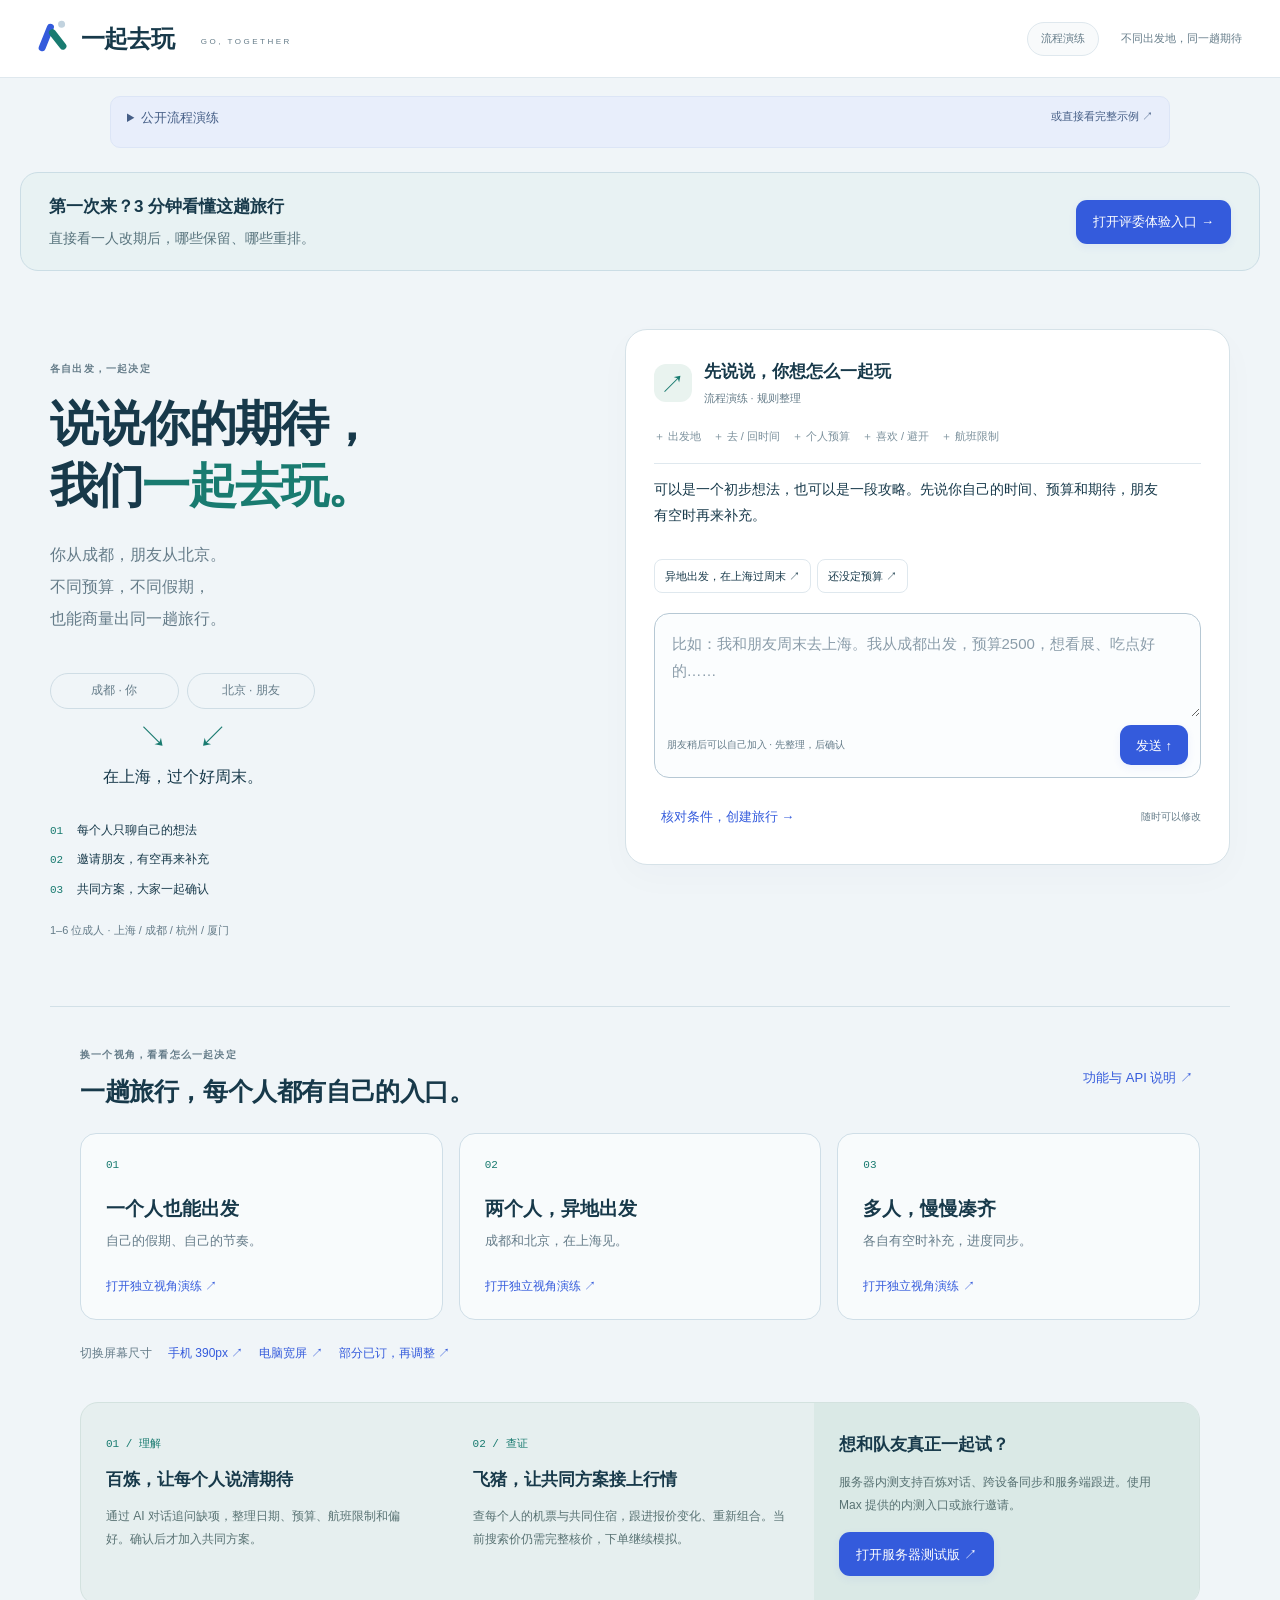
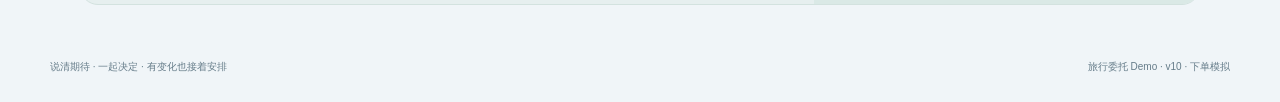
==== commit 43419292: "Publish v10 judge walkthrough and manual pricing handoff" ====
--- a/index.html
+++ b/index.html
@@ -1 +1 @@
-<!doctype html><html lang="zh-CN"><head><meta charset="utf-8"><meta name="viewport" content="width=device-width,initial-scale=1,viewport-fit=cover"><meta name="referrer" content="no-referrer"><meta name="theme-color" content="#F0F5F8"><title>一起去玩 · 各自出发，一起抵达</title><link rel="stylesheet" href="./group.css"><script type="module" src="./group-app.mjs"></script></head><body><div id="app"><p class="loading">正在打开旅行工作区…</p></div><div id="toast" role="status" aria-live="polite"></div><dialog id="dialog"></dialog></body></html>
+<!doctype html><html lang="zh-CN"><head><meta charset="utf-8"><meta name="viewport" content="width=device-width,initial-scale=1,viewport-fit=cover"><meta name="referrer" content="no-referrer"><meta name="theme-color" content="#F0F5F8"><title>一起去玩 · 各自出发，一起抵达</title><link rel="stylesheet" href="./group.css"><link rel="stylesheet" href="./change-comparison.css"><link rel="stylesheet" href="./handoff.css"><script type="module" src="./group-app.mjs"></script></head><body><div id="app"><p class="loading">正在打开旅行工作区…</p></div><div id="toast" role="status" aria-live="polite"></div><dialog id="dialog"></dialog></body></html>
--- a/group.css
+++ b/group.css
@@ -39,3 +39,12 @@
 @media(max-width:650px){.conversation-landing{display:block;margin:22px auto;padding:0 16px}.conversation-intro{padding-top:0;margin-bottom:22px}.conversation-intro h1{font-size:29px;letter-spacing:-.8px;margin:8px 0}.conversation-intro h1 br{display:none}.conversation-intro>p:not(.eyebrow):not(.caption){font-size:13px;line-height:1.7}.conversation-intro>p br{display:none}.conversation-route,.conversation-steps,.conversation-intro>.caption{display:none}.conversation-panel{padding:20px 17px;border-radius:18px}.conversation-heading strong{font-size:16px}.conversation-log{max-height:300px}.chat-message{font-size:14px}.conversation-composer textarea{font-size:16px;min-height:100px;padding:13px}.composer-bottom{gap:6px}.composer-bottom>span{font-size:9px;max-width:55%}.conversation-next>span{display:none}.conversation-mode select{font-size:16px}.profile-review>summary{padding:16px;font-size:14px}.profile-review>summary span{display:block;margin:5px 0 0}.conversation-landing .recent{padding:16px}.guide{margin:25px auto;padding:0 18px}.guide h1{font-size:28px}.guide p,.guide li{font-size:14px}}
 @media(prefers-reduced-motion:reduce){*{scroll-behavior:auto!important}}
 .showcase-home{max-width:1060px;margin:18px auto 0;padding:10px 16px;background:#e8eefb;border:1px solid #dce5f6;border-radius:10px;font-size:12px;color:#455e86}.showcase-home summary{cursor:pointer}.showcase-home summary span{float:right;font-size:11px;font-weight:400}.showcase-home p{margin:14px 0 10px}.showcase-home .showcase-actions{margin-bottom:8px}@media(max-width:650px){.showcase-home{margin:10px 16px 0;font-size:11px;padding:10px 12px}.showcase-home summary span{font-size:10px}.conversation-intro h1{font-size:26px}.conversation-intro>p:not(.eyebrow):not(.caption){font-size:12px}.conversation-landing{margin-top:17px}.conversation-examples>span{display:none}.conversation-examples{margin:4px 0 10px}.conversation-heading{margin-bottom:12px}.conversation-log{padding-bottom:4px}}
+
+/* v9: a personal conversation beside a shared, confirmed trip. */
+.conversation-landing{max-width:1240px;grid-template-columns:1fr 1.2fr;gap:70px;margin:58px auto 52px}.conversation-intro h1{font-size:48px;letter-spacing:-1.8px}.conversation-intro>p:not(.eyebrow):not(.caption){font-size:16px}.conversation-panel{border:1px solid #d6e2e8;box-shadow:0 12px 36px #19354906}.chat-checklist{display:flex;flex-wrap:wrap;gap:7px 12px;padding:0 0 18px;margin-bottom:8px;border-bottom:1px solid var(--line)}.chat-checklist span{color:#7b909c;font-size:11px}.chat-checklist .done{color:var(--teal)}.demo-hub{max-width:1180px;margin:0 auto 54px;padding:40px 30px 0;border-top:1px solid #d2e0e7}.demo-hub>header{display:flex;align-items:center;justify-content:space-between;gap:18px;margin-bottom:24px}.demo-hub h2{font-size:25px}.demo-entry-grid{display:grid;grid-template-columns:repeat(3,minmax(0,1fr));gap:16px}.demo-entry{display:block;padding:25px 25px 22px;border:1px solid #cfdee7;background:#f8fbfc;border-radius:16px;color:var(--ink);transition:transform .18s,border-color .18s}.demo-entry:hover{transform:translateY(-3px);border-color:var(--teal)}.entry-number{font:11px var(--data);color:var(--teal);display:block;margin-bottom:25px}.demo-entry h3{font-size:19px}.demo-entry p{color:var(--muted);font-size:13px;margin:8px 0 22px}.entry-link{color:var(--blue);font-size:12px}.device-entries{display:flex;align-items:center;flex-wrap:wrap;gap:16px;font-size:12px;margin:24px 0 38px}.device-entries>span{color:var(--muted)}.api-explainer{display:grid;grid-template-columns:1fr 1fr 1.05fr;border-radius:18px;overflow:hidden;background:#e6efef;border:1px solid #d3e2df}.api-explainer>div{padding:28px 25px}.api-explainer h3{font-size:17px;line-height:1.6;margin:12px 0}.api-explainer p{font-size:12px;line-height:1.9;color:#587273}.api-number{font:11px var(--data);color:var(--teal)}.api-explainer .api-entry{background:#dae9e6;display:flex;flex-direction:column;justify-content:center;gap:12px}.api-entry strong{font-size:17px}.api-entry .button{align-self:flex-start;margin-top:4px}.personal-heading{display:flex;align-items:flex-start;justify-content:space-between;gap:18px;margin:6px 0 24px}.personal-heading h1{font-size:29px;letter-spacing:-.7px}.personal-heading p:last-child{color:var(--muted);font-size:13px;margin-top:10px}.personal-heading .pill{margin-top:30px}.personal-desk{display:grid;grid-template-columns:minmax(0,1fr) 300px;gap:24px;align-items:start}.personal-column{min-width:0}.personal-column .conversation-panel{padding:25px;margin-bottom:18px}.personal-column .conversation-log{max-height:360px!important}.personal-column .profile-review{margin:16px 0}.personal-column .form-grid{grid-template-columns:1fr 1fr}.help-organize{font-size:12px;color:var(--muted);padding:0 4px;margin:0 0 16px}.help-organize summary{cursor:pointer;min-height:32px}.help-organize .member-editor-tabs{margin:12px 0}.help-organize .caption{font-size:11px}.help-organize:has(.member-editor-tabs .selected:not(:first-child)){border-left:2px solid var(--warm);padding-left:12px}#shared-brief{background:#e7eff2;border:1px solid #d7e3e9;border-radius:18px;overflow:hidden;position:sticky;top:20px;min-width:0}.shared-title{padding:25px 24px 21px;border-bottom:1px solid #d0dfe6}.shared-title h2{font-size:26px}.shared-title p{font-size:11px;color:var(--muted);margin-top:9px}.shared-people{padding:0 22px}.shared-people article{display:flex;gap:11px;padding:20px 0;border-bottom:1px solid #d0dfe6}.shared-people article>div{min-width:0}.shared-people .avatar{width:32px;height:32px;font-size:13px;flex-shrink:0}.shared-people strong{font-size:14px;display:block}.shared-people span:not(.avatar){font-size:10px;color:var(--teal)}.shared-people p{font-size:11px;color:#617c8b;line-height:1.85;margin-top:7px;overflow-wrap:anywhere}.shared-next{padding:22px}.shared-next h3{font-size:16px}.shared-next p{font-size:12px;color:var(--muted);line-height:1.8;margin:9px 0 15px}.shared-privacy{font-size:10px;padding:0 22px 22px;color:#6e8592;line-height:1.9}.desk-switch{display:none}.personal-column .form-actions{gap:12px}.personal-column .form-actions .primary{width:100%}.personal-column .invite-row input{min-width:0;width:100%}.personal-column .inline-form{flex-wrap:wrap}.personal-column .inline-form .field{min-width:0;flex:1 1 180px}.personal-column .invite-row .inline-actions{flex-wrap:wrap}.personal-column .profile-review>.panel{padding:22px}.personal-column .profile-review>summary span{display:block;margin:5px 0 0}.personal-column .conversation-next{flex-wrap:wrap}
+.studio-body{background:#e7eef2}.studio-header{padding:22px 32px;display:flex;align-items:center;gap:24px;background:#fff;border-bottom:1px solid var(--line)}.studio-header>span{font-size:13px;color:var(--muted)}.studio-header>a:last-child{margin-left:auto;font-size:12px}.studio-main{padding:35px 30px;max-width:1680px;margin:auto}.studio-intro h1{font-size:38px}.studio-intro>p:last-child{font-size:14px;line-height:1.8;color:var(--muted);margin:12px 0 24px;max-width:680px}.studio-controls{display:flex;justify-content:space-between;gap:16px;flex-wrap:wrap;margin-bottom:16px}.studio-controls>div{display:flex;gap:4px;padding:4px;background:#dce6ed;border-radius:12px}.studio-controls button.selected{background:#fff;color:var(--blue);box-shadow:0 2px 6px #12334408}.studio-controls button{min-height:38px;font-size:12px}.studio-controls #restart{color:var(--blue)}#studio-status{font-size:12px;color:var(--muted);margin:15px 0}#studio-frames{display:flex;gap:24px;align-items:start;overflow-x:auto;padding:8px 4px 26px}.studio-person{flex:0 0 390px;min-width:0}.studio-person>header{display:flex;flex-direction:column;gap:3px;padding:0 5px 12px}.studio-person>header strong{font-size:14px}.studio-person>header span{font-size:10px;color:var(--muted)}.studio-person iframe{width:100%;height:820px;border:1px solid #c6d6df;border-radius:22px;background:var(--paper);box-shadow:0 14px 34px #18334412}.studio-foot{font-size:11px;color:var(--muted)}#studio-frames[data-device=desktop] .studio-person{flex-basis:1100px}#studio-frames[data-device=desktop] iframe{border-radius:12px}
+@media(min-width:1100px){.app-layout:has(.personal-desk){grid-template-columns:175px minmax(0,1fr);gap:25px}.main:has(.personal-desk){max-width:none;width:100%}}
+@media(max-width:1150px){.personal-desk{grid-template-columns:minmax(0,1fr) 260px;gap:18px}.personal-column .form-grid{grid-template-columns:1fr}.personal-heading h1{font-size:25px}.personal-heading .pill{display:none}.conversation-landing{gap:35px}.conversation-intro h1{font-size:40px}.shared-title{padding:22px 18px}.shared-people{padding:0 18px}.shared-next{padding:20px 18px}.shared-privacy{padding:0 18px 20px}}
+@media(max-width:900px){.personal-desk{display:block}.desk-switch{display:flex;gap:5px;background:#e3ebf0;padding:5px;border-radius:12px;margin:0 0 20px}.desk-switch button{flex:1;min-height:40px;color:var(--muted);font-size:13px}.desk-switch button.selected{background:white;color:var(--blue);box-shadow:0 2px 8px #12334408}.desk-switch small{font:10px var(--data);padding:2px 6px;background:#edf2f5;border-radius:4px}.personal-desk[data-pane=chat]>#shared-brief{display:none}.personal-desk[data-pane=shared]>.personal-column{display:none}#shared-brief{position:static}.personal-column .form-grid{grid-template-columns:1fr 1fr}.api-explainer{grid-template-columns:1fr 1fr}.api-entry{grid-column:1/-1}.demo-hub h2{font-size:21px}.demo-entry{padding:21px 19px}.demo-entry h3{font-size:16px}.demo-entry p{font-size:12px}}
+@media(max-width:650px){.conversation-landing{display:block;margin:26px auto 30px;padding:0 17px}.conversation-intro{margin-bottom:22px}.conversation-intro h1{font-size:30px;line-height:1.5;letter-spacing:-.8px}.conversation-intro h1 br{display:none}.conversation-intro>p:not(.eyebrow):not(.caption){font-size:13px;margin-top:8px}.conversation-intro>p br{display:none}.conversation-panel,.personal-column .conversation-panel{padding:21px 17px}.chat-checklist{gap:6px 10px;padding-bottom:14px}.chat-checklist span{font-size:10px}.conversation-log{max-height:310px}.conversation-heading strong{font-size:15px}.conversation-heading small{font-size:10px}.conversation-examples button{min-height:38px}.demo-hub{padding:28px 17px 0;margin-bottom:30px}.demo-hub>header{display:block;margin-bottom:18px}.demo-hub>header>.button{padding-left:0;font-size:11px;margin-top:6px}.demo-hub h2{font-size:22px;line-height:1.6}.demo-entry-grid{grid-template-columns:1fr;gap:12px}.demo-entry{position:relative;padding:21px 20px 21px 62px}.entry-number{position:absolute;top:25px;left:21px;font-size:10px;margin:0}.demo-entry h3{font-size:18px}.demo-entry p{margin:6px 0 14px;font-size:12px}.device-entries{gap:10px 16px;font-size:11px;margin:20px 0 26px}.device-entries>span{width:100%}.device-entries a{padding:5px 0}.api-explainer{display:block}.api-explainer>div{padding:23px 22px}.api-explainer>div+div{border-top:1px solid #d1e0df}.personal-heading{margin:2px 0 18px}.personal-heading h1{font-size:24px;line-height:1.5}.personal-heading p:last-child{font-size:12px;line-height:1.8}.personal-heading .eyebrow{font-size:9px}.personal-column .form-grid{grid-template-columns:1fr}.personal-column .profile-review>.panel{padding:20px 17px}.chat-message{font-size:14px}.conversation-next .secondary{width:100%}.composer-bottom>span{font-size:9px;line-height:1.6}.studio-header{padding:18px;gap:12px}.studio-header .brand{font-size:20px}.studio-header>span{display:none}.studio-main{padding:27px 17px}.studio-intro h1{font-size:29px}.studio-intro>p:last-child{font-size:12px}.studio-controls{gap:10px}.studio-controls>div{padding:3px}.studio-controls button{padding:8px 10px;font-size:11px}.studio-person{flex-basis:min(390px,calc(100vw - 42px))}.studio-person iframe{height:740px}#studio-frames{gap:16px}.brand-en{display:none}}
+@media(max-width:650px){.main:has(.personal-desk)>.workspace-top,.main:has(.personal-desk)>.compact-status{display:none}.personal-heading{margin:22px 0 16px}.personal-heading h1{font-size:22px}.personal-heading p:last-child{display:none}.personal-column .conversation-log{max-height:240px!important}}
--- a/change-comparison.css
+++ b/change-comparison.css
@@ -0,0 +1,51 @@
+/* Two saved itineraries share one line of sight. Existing blue/teal tokens apply. */
+.change-comparison{margin:0 0 24px;padding:26px;border:1px solid #c8dcd8;border-top:4px solid var(--teal,#197b70);border-radius:18px;background:#f8fcfb;color:var(--ink,#183344);min-width:0;overflow-wrap:anywhere}
+.change-comparison *{box-sizing:border-box}
+.comparison-heading{display:flex;justify-content:space-between;align-items:center;gap:16px;margin-bottom:23px}
+.comparison-heading p{font-size:11px;color:var(--teal,#197b70);margin:0 0 7px}
+.comparison-heading h2{font-size:24px;margin:0;letter-spacing:-.5px}
+.comparison-heading>span{font-size:11px;color:var(--muted,#657f8f)}
+.comparison-metrics{display:grid;grid-template-columns:repeat(3,minmax(0,1fr));gap:14px;margin:0}
+.comparison-metric{padding:16px 14px;background:#eef5f3;border-radius:11px;min-width:0}
+.comparison-metric dt{font-size:12px;color:var(--muted,#657f8f);margin-bottom:10px}
+.comparison-metric dd{display:grid;grid-template-columns:minmax(0,1fr) auto minmax(0,1fr);align-items:start;gap:8px;margin:0;font-size:15px;font-weight:600;line-height:1.7;font-variant-numeric:tabular-nums}
+.comparison-metric small{display:block;font-size:10px;font-weight:400;color:var(--muted,#657f8f);margin-bottom:5px}
+.comparison-arrow{align-self:center;color:var(--teal,#197b70);font-weight:400}
+.comparison-metric p{grid-column:1/-1;font-weight:400;font-size:10px;color:var(--muted,#657f8f);margin:9px 0 0;line-height:1.8}
+.comparison-window{display:grid;grid-template-columns:1fr 1fr;gap:16px;margin:16px 0 0;font-size:11px;color:var(--muted,#657f8f)}
+.comparison-window>span{min-width:0;line-height:1.9}
+.comparison-window strong{display:block;font-weight:500;color:var(--ink,#183344)}
+.comparison-caption{font-size:11px;color:var(--muted,#657f8f);line-height:1.9;margin:16px 0 22px}
+.comparison-people{display:grid;gap:17px}
+.comparison-person{background:#fff;border:1px solid var(--line,#dfe8ed);border-radius:13px;padding:19px;min-width:0}
+.comparison-person>header{display:flex;gap:10px;justify-content:space-between;align-items:flex-start;margin:0 0 18px}
+.comparison-person h3{font-size:17px;margin:0;min-width:0}
+.comparison-consent{display:inline-block;font-size:10px;background:#fbefe4;color:var(--warm,#af673e);border-radius:6px;padding:4px 8px;flex-shrink:0;max-width:58%;line-height:1.8}
+.comparison-consent.is-confirmed{background:#e8f4f0;color:var(--teal,#197b70)}
+.comparison-columns{display:grid;grid-template-columns:minmax(0,1fr) minmax(0,1fr);gap:20px;padding-bottom:9px;border-bottom:1px solid var(--line,#dfe8ed);font-size:10px;color:var(--muted,#657f8f)}
+.comparison-columns>span:last-child{color:var(--teal,#197b70)}
+.comparison-person dl{margin:0}
+.comparison-row{display:grid;grid-template-columns:minmax(0,1fr) minmax(0,1fr);gap:7px 20px;padding:13px 0;border-bottom:1px solid var(--line,#dfe8ed);min-width:0}
+.comparison-row dt{grid-column:1/-1;font-size:11px;font-weight:600;display:flex;align-items:center;gap:8px;min-width:0}
+.comparison-change{font-size:9px;padding:1px 5px;border-radius:4px;background:#f7eee5;color:var(--warm,#af673e);font-weight:400}
+.comparison-change.is-kept{background:#edf5f2;color:var(--teal,#197b70)}
+.comparison-row dd{margin:0;min-width:0;font-size:12px;line-height:1.85;padding-right:10px}
+.comparison-row dd:last-child{padding-left:12px;padding-right:0;border-left:2px solid #d5e8e2}
+.comparison-row dd strong{font-size:12px;font-weight:550;display:block}
+.comparison-row dd>span,.comparison-row dd>small{display:block}
+.comparison-row dd>small{font-size:10px;color:var(--muted,#657f8f);margin-top:3px}
+.comparison-cost-change{font-size:12px;color:var(--teal,#197b70);font-weight:550;margin:13px 0 5px}
+.comparison-reason{font-size:11px;line-height:1.85;color:var(--muted,#657f8f);margin:0}
+.comparison-muted{color:var(--muted,#657f8f)}
+.comparison-paid{border-top:1px solid #d0e1dc;margin-top:23px;padding-top:22px}
+.comparison-paid h3{font-size:16px;margin:0 0 14px}
+.comparison-paid ul{list-style:none;padding:0;margin:0}
+.comparison-paid li{display:grid;grid-template-columns:minmax(0,1fr) minmax(120px,.45fr);gap:16px;padding:14px 0;border-top:1px solid #e1ebe8}
+.comparison-paid li>div{min-width:0}
+.comparison-paid strong{font-size:13px;font-weight:550;display:block}
+.comparison-paid span,.comparison-paid code{display:block;font-size:10px;line-height:1.8;color:var(--muted,#657f8f);margin-top:4px}
+.comparison-paid code{font-family:var(--data,monospace);word-break:break-all}
+.comparison-paid p,.comparison-empty-paid{font-size:11px;line-height:1.9;color:var(--muted,#657f8f);margin:14px 0 0}
+.comparison-sr{position:absolute!important;width:1px!important;height:1px!important;padding:0!important;margin:-1px!important;overflow:hidden!important;clip:rect(0,0,0,0)!important;white-space:nowrap!important;border:0!important}
+@media(max-width:850px){.comparison-metrics{grid-template-columns:1fr}.comparison-metric{display:grid;grid-template-columns:115px minmax(0,1fr);gap:4px 14px}.comparison-metric dt{margin:0;align-self:center}.comparison-metric p{margin:0}.comparison-metric dd{font-size:14px}.comparison-heading h2{font-size:21px}.comparison-heading>span{display:none}}
+@media(max-width:520px){.change-comparison{padding:20px 14px;border-radius:15px}.comparison-heading{margin-bottom:19px}.comparison-heading h2{font-size:20px}.comparison-metric{padding:13px 12px;grid-template-columns:1fr;gap:9px}.comparison-metric dd{font-size:15px;gap:12px}.comparison-window{grid-template-columns:1fr;gap:10px}.comparison-caption{font-size:10px;margin-bottom:17px}.comparison-person{padding:16px 12px}.comparison-person>header{margin-bottom:15px;gap:7px}.comparison-person h3{font-size:16px}.comparison-consent{font-size:9px;padding:3px 6px}.comparison-columns,.comparison-row{column-gap:12px}.comparison-row dd{font-size:11px;padding-right:2px}.comparison-row dd:last-child{padding-left:8px}.comparison-row dd strong{font-size:11px}.comparison-row dd>small{font-size:10px}.comparison-row{padding:12px 0}.comparison-reason{font-size:10px}.comparison-paid li{grid-template-columns:1fr;gap:8px}.comparison-paid li>div:last-child{display:flex;gap:10px;flex-wrap:wrap;align-items:baseline}.comparison-paid li>div:last-child span{margin:0}.comparison-paid h3{font-size:15px}}
--- a/handoff.css
+++ b/handoff.css
@@ -0,0 +1,5 @@
+.judge-entry{max-width:1240px;margin:24px auto 0;padding:20px 28px;border:1px solid #cbdde5;border-radius:18px;background:#e8f2f3;display:flex;align-items:center;justify-content:space-between;gap:20px}.judge-entry strong,.judge-entry span{display:block}.judge-entry strong{font-size:17px}.judge-entry span{font-size:14px;color:#57737c;margin-top:6px}.handoff-summary{display:flex;align-items:center;justify-content:space-between;gap:16px;flex-wrap:wrap}.handoff-summary h2{margin-bottom:8px}.handoff-boundary{flex-basis:100%;font-size:13px;line-height:1.7;padding-top:16px;border-top:1px solid #dce6eb;color:#607781;margin-bottom:0}.handoff-steps{list-style:none;margin:20px 0 28px;padding:0;display:grid;grid-template-columns:repeat(3,minmax(0,1fr));gap:16px;color:#476875;font-size:13px;line-height:1.6}.handoff-steps b{display:block;color:#197b70;font-size:22px;margin-bottom:6px}.handoff-items{display:grid;gap:20px}.handoff-item{margin:0;min-width:0;overflow-wrap:anywhere}.handoff-item header{display:flex;align-items:flex-start;justify-content:space-between;gap:16px}.handoff-item h2{font-size:20px;margin:8px 0}.handoff-item header p{font-size:13px;color:#657f8f;line-height:1.7}.handoff-missing{padding:12px 14px;background:#f7f4ed;border-radius:8px;font-size:13px;line-height:1.7;color:#725d32}.handoff-form{padding-top:16px}.handoff-form fieldset{border:0;padding:0;margin:0 0 22px;min-width:0}.handoff-form legend{font-size:13px;font-weight:600;margin-bottom:12px}.handoff-form textarea{max-width:100%;box-sizing:border-box}.handoff-item details>summary{cursor:pointer;color:#345bdc;font-size:14px;padding:12px 0}.handoff-owner{font-size:14px;background:#f0f5f8;padding:14px;border-radius:8px}.handoff-next{margin-top:24px}.handoff-next p,.handoff-history p{line-height:1.8}.handoff-history{overflow-wrap:anywhere}.handoff-form .check{align-items:flex-start}.handoff-form .check input{flex:0 0 auto}.handoff-form input{min-width:0}.handoff-summary .button,.handoff-summary button{max-width:100%}
+@media(max-width:768px){.judge-entry{margin:16px 18px 0;padding:18px;align-items:stretch;flex-direction:column}.handoff-steps{grid-template-columns:1fr;gap:10px;margin:20px 0}.handoff-steps li{display:flex;gap:12px;align-items:center}.handoff-steps b{font-size:16px;margin:0}.handoff-item header{flex-direction:column;gap:4px}.handoff-form .form-grid{grid-template-columns:1fr}.handoff-summary{align-items:stretch}.handoff-summary button{width:100%}.mobile-nav button{min-width:0;flex:1;padding-left:2px;padding-right:2px}.mobile-nav button span{font-size:10px}}
+@media(prefers-reduced-motion:reduce){html{scroll-behavior:auto}}
+
+.visually-hidden{position:absolute!important;width:1px;height:1px;padding:0;margin:-1px;overflow:hidden;clip:rect(0,0,0,0);white-space:nowrap;border:0}
